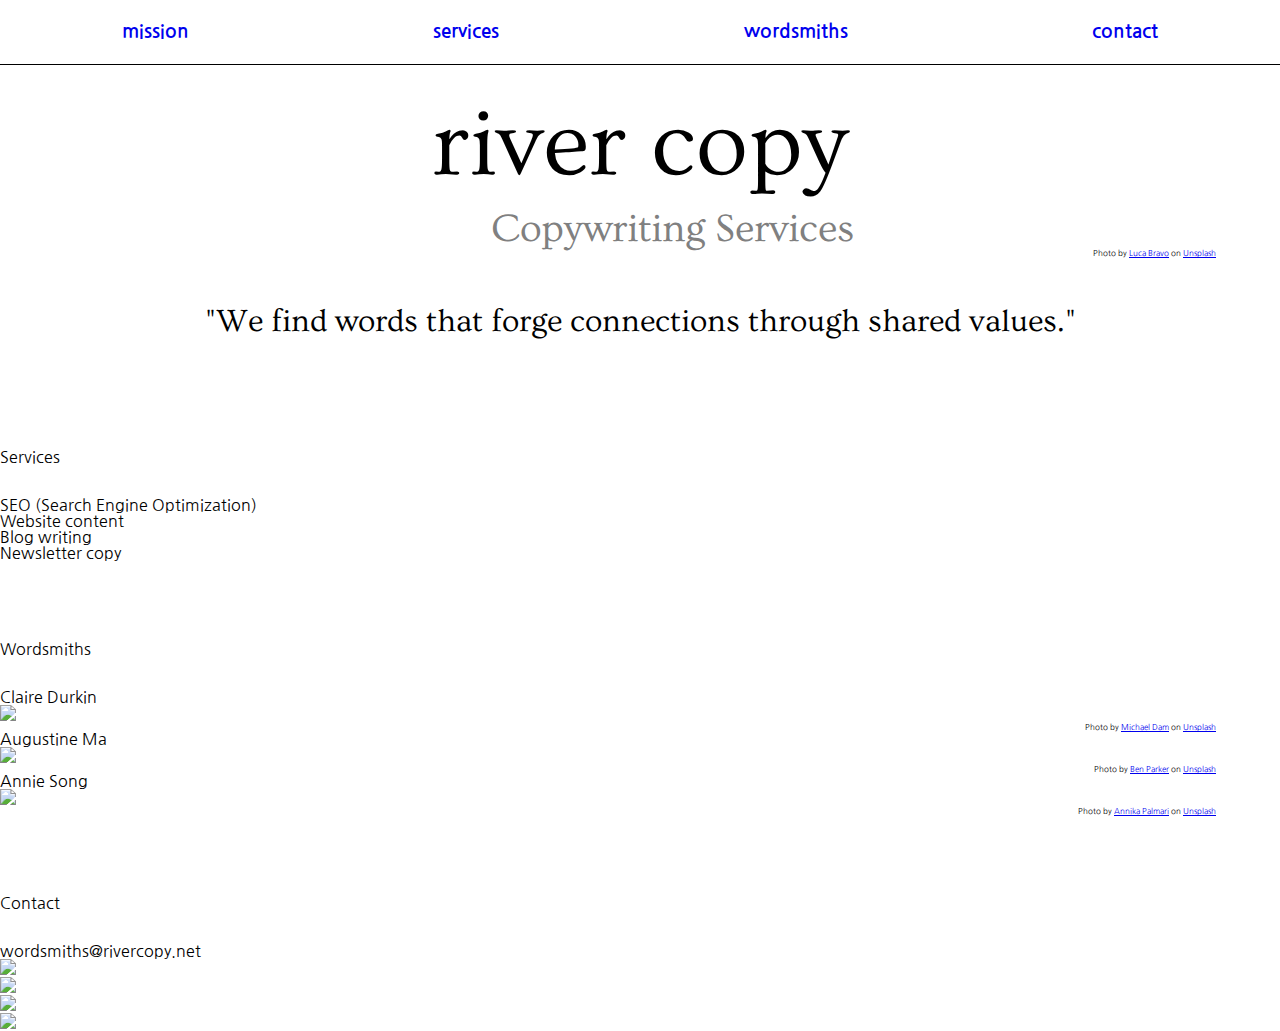
==== index.html @ e49d77da "Add files via upload" ====
<!DOCTYPE html>

<html>
  <head>
    <link rel="preconnect" href="https://fonts.googleapis.com">
    <link rel="preconnect" href="https://fonts.gstatic.com" crossorigin>
    <link href="https://fonts.googleapis.com/css2?family=Nanum+Gothic:wght@400;800&family=Ovo&display=swap" rel="stylesheet"> 
    <link rel="stylesheet" href="reset.css" type="text/css">
    <link rel="stylesheet" href="styles.css" type="text/css">
  </head>

  <body>
    <header>
      <nav>
        <ul>
          <li><a href="#mission">mission</a></li>
          <li><a href="#services">services</a></li>
          <li><a href="#wordsmiths">wordsmiths</a></li>
          <li><a href="#contact">contact</a></li>
        </ul>
      </nav>
    </header>
    
    <main>
      <div class="splash">
        <h1>river copy</h1>  
        <h2>Copywriting Services</h2>
        
        
        <!-- <div>Photo by <a href="https://unsplash.com/@exonhof?utm_source=unsplash&utm_medium=referral&utm_content=creditCopyText">Jānis Bukovskis</a> on <a href="https://unsplash.com/s/photos/calm-river-green?utm_source=unsplash&utm_medium=referral&utm_content=creditCopyText">Unsplash</a>
  </div> -->

        <div class="credit">Photo by <a href="https://unsplash.com/@lucabravo?utm_source=unsplash&utm_medium=referral&utm_content=creditCopyText">Luca Bravo</a> on <a href="https://unsplash.com/s/photos/calm-river-green?utm_source=unsplash&utm_medium=referral&utm_content=creditCopyText">Unsplash</a></div>
  
     </div>

        <section id="mission">
          <h3 class="readers-only">Our mission statement</h3>  
          <div class="mission-intro">
            "We find words that forge connections through shared values."  
          </div>
        </section>
        
        <section id="services">
          <h3>Services</h3>         
           <div class="services">
             <div>SEO (Search Engine Optimization)</div>
             <div>Website content</div>
             <div>Blog writing</div>
             <div>Newsletter copy</div>
           </div>
        </section>
  
        <section id="wordsmiths">
          <h3>Wordsmiths</h3>
          <div class="wordsmiths">
            <div>Claire Durkin</div>
            <img src="images/michael-dam-mEZ3PoFGs_k-unsplash.jpg" />
            <div class="credit">Photo by <a href="https://unsplash.com/es/@michaeldam?utm_source=unsplash&utm_medium=referral&utm_content=creditCopyText">Michael Dam</a> on <a href="https://unsplash.com/s/photos/professional-writer-profile-shot-middle-aged?utm_source=unsplash&utm_medium=referral&utm_content=creditCopyText">Unsplash</a></div>
  
            <div>Augustine Ma</div> 
            <img src="images/ben-parker-OhKElOkQ3RE-unsplash.jpg" />
              <div class="credit">Photo by <a href="https://unsplash.com/@brokenlenscap?utm_source=unsplash&utm_medium=referral&utm_content=creditCopyText">Ben Parker</a> on <a href="https://unsplash.com/s/photos/professional-writer-profile-shot-middle-aged?utm_source=unsplash&utm_medium=referral&utm_content=creditCopyText">Unsplash</a>
            </div>
            <div>Annie Song</div>
            <img src="images/annika-palmari-RIt88XBR3G0-unsplash.jpg" />
            <div class="credit">
            Photo by <a href="https://unsplash.com/@palmariannika?utm_source=unsplash&utm_medium=referral&utm_content=creditCopyText">Annika Palmari</a> on <a href="https://unsplash.com/s/photos/asian-professional?utm_source=unsplash&utm_medium=referral&utm_content=creditCopyText">Unsplash</a>
            </div>
          </div>
        </section>
    </main>
    
    <footer>
      <section id="contact">
        <h3>Contact</h3>
        <div class="contact">
          <div>wordsmiths@rivercopy.net</div>
          <div class="socials">
            <div><img src="images/f_logo_RGB-Black_58.png" /></div>
            <div><img src="images/Instagram_Glyph_Black.png" /></div>
            <div><img src="images/yt_icon_mono_light.png" /></div>
            <div><img src="images/2021 Twitter logo - black.png" /></div>
          </div>
        </div>  
      </section>
    </footer>
  </body>
</html>
---- styles.css ----
body {
    font-family: 'Nanum Gothic', sans-serif;
    background-color: white;
    color: black;
}

nav {
    position: fixed;
    z-index: 2;
    width: 100%;
    border-bottom: solid 1px black;
    background-color: white;
}

nav ul {
    list-style: none;
    padding: 0;
    display: flex;
    width: 100%;
    height: 4rem;
    align-items:center;
    justify-content: space-around;
}

nav ul li {
    padding: 0 .5rem;
}

nav a {
    text-decoration: none;

    font-family: 'Nanum Gothic', sans-serif;
    font-weight: 700;
    Font-size: 1.2rem;
}

.socials img {
    width: 2.5rem;
}

main, footer {
    position: relative;
    top: 4.0625rem;
}

.splash {
    background: linear-gradient(rgba(255,255,255,.1), rgba(255,255,255, 1)), url('images/luca-bravo-ESkw2ayO2As-unsplash.jpg');
    background-size: cover;
    background-position-y: bottom;
}

.credit {
    font-size: .5rem;
    text-align: right;
    padding-right: 5%;
}

h1 {
    font-family: 'Ovo', serif;
    font-size: 6rem;
    padding: 2rem 0 1rem 0;
    text-align: center;
}

h2 {
    font-family: 'Ovo', serif;
    font-size: 2.5rem;
    text-align: center;
    padding-left: 4rem;
    color:gray;
    
}

.readers-only {
    display: none;
}

h3 {
    font-weight: 400;
    font-size: 1rem;
    padding: 5rem 0 2rem 0;

}

.splash H1 {

}

.splash img {
    display:block;
    margin: auto;
    padding-top: 2rem;
    height: 25vh;
}

.mission-intro {
    font-family: 'Ovo', serif;
    text-align: center;
    font-size: 2em;
    font-weight: 100;
    padding: 3rem 0 2rem 0;
}

.wordsmiths img {
    height: 100px;
}
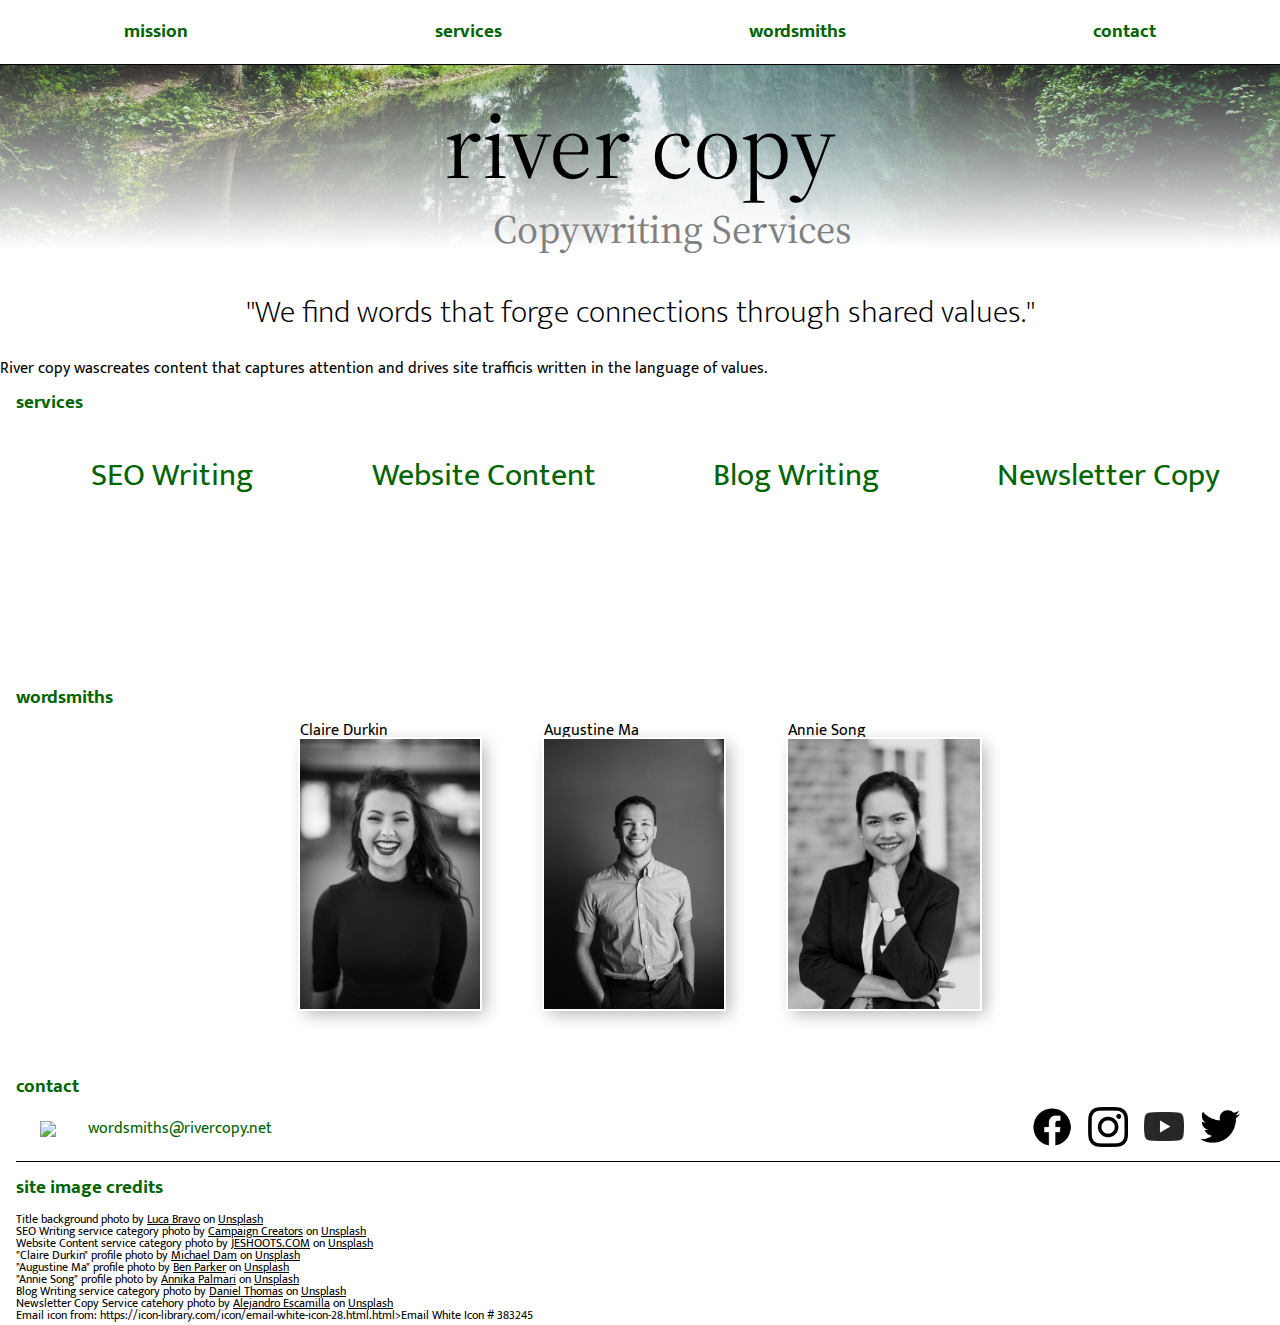
==== commit 6369a09b: "Add files via upload" ====
--- a/index.html
+++ b/index.html
@@ -4,9 +4,11 @@
   <head>
     <link rel="preconnect" href="https://fonts.googleapis.com">
     <link rel="preconnect" href="https://fonts.gstatic.com" crossorigin>
-    <link href="https://fonts.googleapis.com/css2?family=Nanum+Gothic:wght@400;800&family=Ovo&display=swap" rel="stylesheet"> 
+    <link href="https://fonts.googleapis.com/css2?family=Mukta&family=Source+Serif+Pro&display=swap" rel="stylesheet"> 
     <link rel="stylesheet" href="reset.css" type="text/css">
     <link rel="stylesheet" href="styles.css" type="text/css">
+
+    
   </head>
 
   <body>
@@ -30,7 +32,7 @@
         <!-- <div>Photo by <a href="https://unsplash.com/@exonhof?utm_source=unsplash&utm_medium=referral&utm_content=creditCopyText">Jānis Bukovskis</a> on <a href="https://unsplash.com/s/photos/calm-river-green?utm_source=unsplash&utm_medium=referral&utm_content=creditCopyText">Unsplash</a>
   </div> -->
 
-        <div class="credit">Photo by <a href="https://unsplash.com/@lucabravo?utm_source=unsplash&utm_medium=referral&utm_content=creditCopyText">Luca Bravo</a> on <a href="https://unsplash.com/s/photos/calm-river-green?utm_source=unsplash&utm_medium=referral&utm_content=creditCopyText">Unsplash</a></div>
+        
   
      </div>
 
@@ -39,34 +41,50 @@
           <div class="mission-intro">
             "We find words that forge connections through shared values."  
           </div>
+          <div>River copy wascreates content that captures attention and drives site trafficis written in the language of values. </div>
         </section>
         
         <section id="services">
           <h3>Services</h3>         
            <div class="services">
-             <div>SEO (Search Engine Optimization)</div>
-             <div>Website content</div>
-             <div>Blog writing</div>
-             <div>Newsletter copy</div>
+             
+             <div id="seo"><div class="services-text">SEO Writing</div> 
+                 
+             </div>  
+            
+             <div id="content"><div class="services-text">Website Content</div>   
+              
+             </div>
+              
+              <div id="blog"><div class="services-text">Blog Writing</div>
+               
+              </div>
+             
+             <div id="newsletter"><div class="services-text">Newsletter Copy</div> 
+              
+             </div>
+             
            </div>
         </section>
   
         <section id="wordsmiths">
           <h3>Wordsmiths</h3>
           <div class="wordsmiths">
-            <div>Claire Durkin</div>
-            <img src="images/michael-dam-mEZ3PoFGs_k-unsplash.jpg" />
-            <div class="credit">Photo by <a href="https://unsplash.com/es/@michaeldam?utm_source=unsplash&utm_medium=referral&utm_content=creditCopyText">Michael Dam</a> on <a href="https://unsplash.com/s/photos/professional-writer-profile-shot-middle-aged?utm_source=unsplash&utm_medium=referral&utm_content=creditCopyText">Unsplash</a></div>
-  
-            <div>Augustine Ma</div> 
-            <img src="images/ben-parker-OhKElOkQ3RE-unsplash.jpg" />
-              <div class="credit">Photo by <a href="https://unsplash.com/@brokenlenscap?utm_source=unsplash&utm_medium=referral&utm_content=creditCopyText">Ben Parker</a> on <a href="https://unsplash.com/s/photos/professional-writer-profile-shot-middle-aged?utm_source=unsplash&utm_medium=referral&utm_content=creditCopyText">Unsplash</a>
+            <div class="smith">
+              <div>Claire Durkin</div>
+              <img src="images/michael-dam-mEZ3PoFGs_k-unsplash.jpg" />
+              
             </div>
-            <div>Annie Song</div>
-            <img src="images/annika-palmari-RIt88XBR3G0-unsplash.jpg" />
-            <div class="credit">
-            Photo by <a href="https://unsplash.com/@palmariannika?utm_source=unsplash&utm_medium=referral&utm_content=creditCopyText">Annika Palmari</a> on <a href="https://unsplash.com/s/photos/asian-professional?utm_source=unsplash&utm_medium=referral&utm_content=creditCopyText">Unsplash</a>
+            <div class="smith">
+              <div>Augustine Ma</div>
+              <img src="images/ben-parker-OhKElOkQ3RE-unsplash.jpg" />
+              
             </div>
+            <div class="smith">
+              <div>Annie Song</div>
+                <img src="images/annika-palmari-RIt88XBR3G0-unsplash.jpg" />
+                
+              </div>
           </div>
         </section>
     </main>
@@ -75,8 +93,10 @@
       <section id="contact">
         <h3>Contact</h3>
         <div class="contact">
-          <div>wordsmiths@rivercopy.net</div>
           <div class="socials">
+
+            <div class="email"><img src="images/email-white-icon-28.jpg" />wordsmiths@rivercopy.net</div>
+          
             <div><img src="images/f_logo_RGB-Black_58.png" /></div>
             <div><img src="images/Instagram_Glyph_Black.png" /></div>
             <div><img src="images/yt_icon_mono_light.png" /></div>
@@ -84,6 +104,28 @@
           </div>
         </div>  
       </section>
-    </footer>
+      <section>
+      <h3 class="credits-title">Site image credits</h3>
+      <div class="credit">Title background photo by <a href="https://unsplash.com/@lucabravo?utm_source=unsplash&utm_medium=referral&utm_content=creditCopyText">Luca Bravo</a> on <a href="https://unsplash.com/s/photos/calm-river-green?utm_source=unsplash&utm_medium=referral&utm_content=creditCopyText">Unsplash</a></div>
+      <div class="credit">SEO Writing service category photo by <a href="https://unsplash.com/@campaign_creators?utm_source=unsplash&utm_medium=referral&utm_content=creditCopyText">Campaign Creators</a> on <a href="https://unsplash.com/s/photos/seo?utm_source=unsplash&utm_medium=referral&utm_content=creditCopyText">Unsplash</a></div>
+
+      <div class="credit">Website Content service category photo by <a href="https://unsplash.com/@jeshoots?utm_source=unsplash&utm_medium=referral&utm_content=creditCopyText">JESHOOTS.COM</a> on <a href="https://unsplash.com/s/photos/website-content?utm_source=unsplash&utm_medium=referral&utm_content=creditCopyText">Unsplash</a></div> 
+
+
+      <div class="credit">
+        "Claire Durkin" profile photo by <a href="https://unsplash.com/es/@michaeldam?utm_source=unsplash&utm_medium=referral&utm_content=creditCopyText">Michael Dam</a> on <a href="https://unsplash.com/s/photos/professional-writer-profile-shot-middle-aged?utm_source=unsplash&utm_medium=referral&utm_content=creditCopyText">Unsplash</a>
+      </div>
+      <div class="credit">
+        "Augustine Ma" profile photo by <a href="https://unsplash.com/@brokenlenscap?utm_source=unsplash&utm_medium=referral&utm_content=creditCopyText">Ben Parker</a> on <a href="https://unsplash.com/s/photos/professional-writer-profile-shot-middle-aged?utm_source=unsplash&utm_medium=referral&utm_content=creditCopyText">Unsplash</a>
+      </div>
+      <div class="credit">
+        "Annie Song" profile photo by <a href="https://unsplash.com/@palmariannika?utm_source=unsplash&utm_medium=referral&utm_content=creditCopyText">Annika Palmari</a> on <a href="https://unsplash.com/s/photos/asian-professional?utm_source=unsplash&utm_medium=referral&utm_content=creditCopyText">Unsplash</a>
+      </div>
+      <div class="credit">Blog Writing service category photo by  <a href="https://unsplash.com/@soy_danielthomas?utm_source=unsplash&utm_medium=referral&utm_content=creditCopyText">Daniel Thomas</a> on <a href="https://unsplash.com/s/photos/blogging?utm_source=unsplash&utm_medium=referral&utm_content=creditCopyText">Unsplash</a></div>
+      <div class="credit">Newsletter Copy Service catehory photo by <a href="https://unsplash.com/@alejandroescamilla?utm_source=unsplash&utm_medium=referral&utm_content=creditCopyText">Alejandro Escamilla</a> on <a href="https://unsplash.com/collections/193913/office?utm_source=unsplash&utm_medium=referral&utm_content=creditCopyText">Unsplash</a></div>
+
+      <div class="credit">Email icon from: https://icon-library.com/icon/email-white-icon-28.html.html>Email White Icon # 383245</div>
+    </section>
+    </footer>  
   </body>
 </html>--- a/styles.css
+++ b/styles.css
@@ -1,12 +1,15 @@
 body {
-    font-family: 'Nanum Gothic', sans-serif;
+    
     background-color: white;
     color: black;
+    font-family: 'Mukta', sans-serif;
+    
+
 }
 
 nav {
     position: fixed;
-    z-index: 2;
+    z-index: 2;             
     width: 100%;
     border-bottom: solid 1px black;
     background-color: white;
@@ -28,8 +31,9 @@
 
 nav a {
     text-decoration: none;
-
-    font-family: 'Nanum Gothic', sans-serif;
+    color: darkgreen;
+   
+    
     font-weight: 700;
     Font-size: 1.2rem;
 }
@@ -45,25 +49,23 @@
 
 .splash {
     background: linear-gradient(rgba(255,255,255,.1), rgba(255,255,255, 1)), url('images/luca-bravo-ESkw2ayO2As-unsplash.jpg');
+    /* filter: grayscale(75%); */
     background-size: cover;
     background-position-y: bottom;
 }
 
-.credit {
-    font-size: .5rem;
-    text-align: right;
-    padding-right: 5%;
-}
+
 
 h1 {
-    font-family: 'Ovo', serif;
+    font-family: 'Source Serif Pro', serif;
     font-size: 6rem;
     padding: 2rem 0 1rem 0;
     text-align: center;
 }
 
 h2 {
-    font-family: 'Ovo', serif;
+    
+    font-family: 'Source Serif Pro', serif;
     font-size: 2.5rem;
     text-align: center;
     padding-left: 4rem;
@@ -76,13 +78,13 @@
 }
 
 h3 {
-    font-weight: 400;
-    font-size: 1rem;
-    padding: 5rem 0 2rem 0;
-
-}
-
-.splash H1 {
+    text-transform: lowercase;
+    padding: 1rem 0 1rem 0;
+    text-decoration: none;
+    color: darkgreen;
+    font-weight: 700;
+    font-size: 1.2rem;
+    margin-left: 1rem;
 
 }
 
@@ -94,13 +96,148 @@
 }
 
 .mission-intro {
-    font-family: 'Ovo', serif;
     text-align: center;
     font-size: 2em;
     font-weight: 100;
     padding: 3rem 0 2rem 0;
 }
 
-.wordsmiths img {
-    height: 100px;
-}+.services {
+  margin: 0 1rem 0 1rem;  
+  display: flex;
+  padding-top: 1rem;
+  justify-content:space-around;
+  flex-wrap: wrap;
+  padding-bottom: 3rem;
+}
+
+.services>div {
+  height: 20vh;
+  max-width: 20%;
+  min-width: 260px;
+}
+
+.services-text {
+    background: rgba(255,255,255, .8);
+    color: darkgreen;
+    font-size: 2rem;
+    margin-top: 1rem;
+    text-align:center;
+}    
+
+#seo {
+  background-image: url("images/seo.jpg");
+  background-size: cover;
+}
+
+#newsletter {
+    background-image: url("images/newsletter.jpg"); 
+    background-size: cover;
+}
+
+#blog {
+    background-image: url("images/blog.jpg"); 
+    background-size: cover;
+}
+
+#content {
+    background-image: url("images/websitecontent.jpg"); 
+    background-size: cover;
+}
+
+
+
+.wordsmiths {
+    display: flex;
+    justify-content:center;
+    flex-wrap: wrap;
+    padding-bottom: 3rem;
+}
+
+.smith {
+    padding: 0rem 2rem 0rem 2rem;
+
+    }
+
+
+.smith img {
+    height: 30vh;
+    filter: grayscale(100%);
+    box-shadow:
+        inset 0 -3rem 3rem rgba(0,0,0,0.1),
+             0 0  0 2px rgb(255,255,255),
+             0.3rem 0.3rem 1rem rgba(0,0,0,0.3);
+}
+
+.socials {
+    display: flex;
+    justify-content: flex-end;
+    align-items: center;
+    padding: 0 2rem 0 2rem;
+    height: 4rem;
+ 
+}
+
+.email {
+    text-transform: lowercase;
+    text-decoration: none;
+    color: darkgreen;
+    flex-grow: 1;
+    display: flex;
+    align-items: center;
+    
+}
+
+.email img {
+    width: 2.5rem;
+    display: inline;
+    padding-right: .5rem;
+}
+
+
+#contact h3 {
+  padding-bottom: 0;
+}
+
+.socials div {
+    padding: 0rem .5rem 0 .5rem;
+    
+}
+
+.credits-title {
+    border-top: 1px solid black;
+    padding-top: 1rem;
+}
+
+.credit {
+    font-size: .75rem;
+    margin-left: 1rem;
+    padding-right: 2.5 rem;
+    color: black;
+}
+
+.credit a {
+    color:black;
+}
+
+.credit a:visited {
+    color:black;
+}
+
+.email-credit {
+        font-size: 1rem;
+        color: black;
+        margin-left: 1rem;
+    }
+    
+    .email-credit a {
+        color:black;
+    }
+    
+    .email-credit a:visited {
+        color:black;
+    }
+    
+
+
+  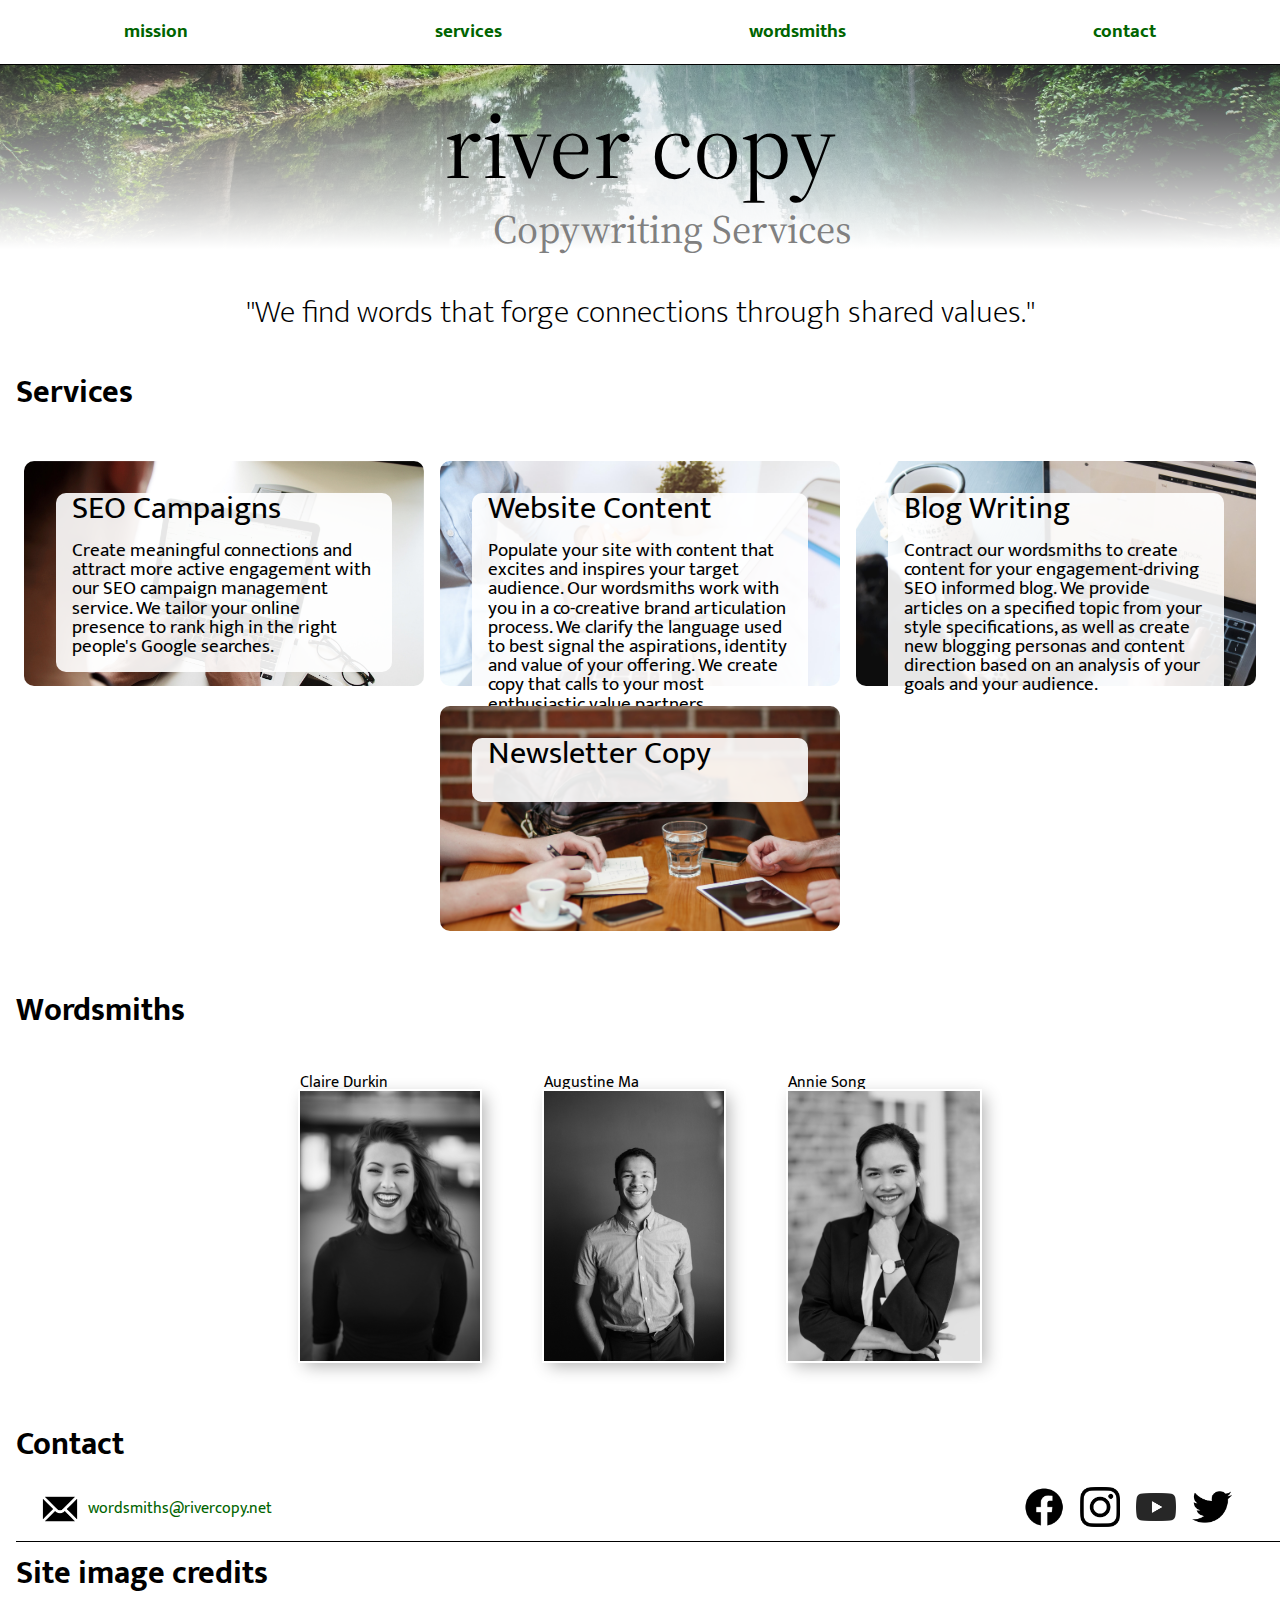
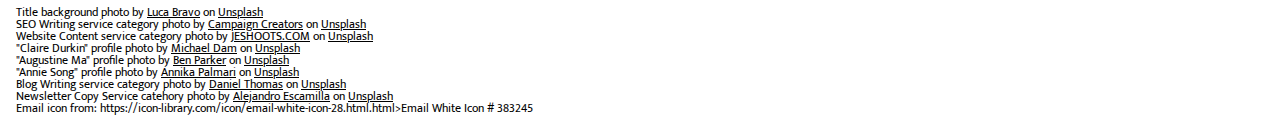
==== commit bc27348e: "Add files via upload" ====
--- a/index.html
+++ b/index.html
@@ -41,27 +41,27 @@
           <div class="mission-intro">
             "We find words that forge connections through shared values."  
           </div>
-          <div>River copy wascreates content that captures attention and drives site trafficis written in the language of values. </div>
+          
         </section>
         
         <section id="services">
           <h3>Services</h3>         
            <div class="services">
              
-             <div id="seo"><div class="services-text">SEO Writing</div> 
-                 
+             <div id="seo"><div class="services-text">SEO Campaigns</div> 
+                 <div class="services-description">Create meaningful connections and attract more active engagement with our SEO campaign management service. We tailor your online presence to rank high in the right people's Google searches.</div>
              </div>  
             
              <div id="content"><div class="services-text">Website Content</div>   
-              
+                 <div class="services-description">Populate your site with content that excites and inspires your target audience. Our wordsmiths work with you in a co-creative brand articulation process. We clarify the language used to best signal the aspirations, identity and value of your offering. We create copy that calls to your most enthusiastic value partners. </div>
              </div>
               
               <div id="blog"><div class="services-text">Blog Writing</div>
-               
+              <div class="services-description">Contract our wordsmiths to create content for your engagement-driving SEO informed blog. We provide articles on a specified topic from your style specifications, as well as create new blogging personas and content direction based on an analysis of your goals and your audience. </div>
               </div>
              
              <div id="newsletter"><div class="services-text">Newsletter Copy</div> 
-              
+                <div class="services-description"></div>
              </div>
              
            </div>
@@ -96,11 +96,12 @@
           <div class="socials">
 
             <div class="email"><img src="images/email-white-icon-28.jpg" />wordsmiths@rivercopy.net</div>
-          
+            <div class="social-media-icons">
             <div><img src="images/f_logo_RGB-Black_58.png" /></div>
             <div><img src="images/Instagram_Glyph_Black.png" /></div>
             <div><img src="images/yt_icon_mono_light.png" /></div>
             <div><img src="images/2021 Twitter logo - black.png" /></div>
+          </div>
           </div>
         </div>  
       </section>
--- a/styles.css
+++ b/styles.css
@@ -78,14 +78,13 @@
 }
 
 h3 {
-    text-transform: lowercase;
+
+   
     padding: 1rem 0 1rem 0;
-    text-decoration: none;
-    color: darkgreen;
+    color: black;
     font-weight: 700;
-    font-size: 1.2rem;
+    font-size: 2rem;
     margin-left: 1rem;
-
 }
 
 .splash img {
@@ -112,18 +111,42 @@
 }
 
 .services>div {
-  height: 20vh;
-  max-width: 20%;
+  height: 25vh;  
+  width:400px;
   min-width: 260px;
+  border-radius: 10px;
+  margin-top: 20px;
+
+}
+
+@media screen and (max-width: 432px) {
+    .services>div {
+        height: 25vh;  
+        width:100%;
+        min-width: 260px;
+     
+      }
+
 }
 
 .services-text {
-    background: rgba(255,255,255, .8);
-    color: darkgreen;
+    background: rgba(255,255,255, .9);
+    color: black;
     font-size: 2rem;
-    margin-top: 1rem;
-    text-align:center;
+    margin: 2rem 2rem 0rem 2rem;
+    text-align:left;
+    padding-left: 1rem;
+    border-radius: 10px 10px 0px 0px;
 }    
+
+.services-description {
+    border-radius: 0px 0px 10px 10px;
+    padding: 1rem 1rem 1rem 1rem;
+    
+    background: rgba(255,255,255, .9);
+    font-size: 1.2rem;
+    margin: 0rem 2rem 1rem 2rem;
+}
 
 #seo {
   background-image: url("images/seo.jpg");
@@ -152,6 +175,7 @@
     justify-content:center;
     flex-wrap: wrap;
     padding-bottom: 3rem;
+    margin-top: 2rem;
 }
 
 .smith {
@@ -175,8 +199,9 @@
     align-items: center;
     padding: 0 2rem 0 2rem;
     height: 4rem;
- 
-}
+    flex-wrap: wrap;
+}
+
 
 .email {
     text-transform: lowercase;
@@ -194,19 +219,39 @@
     padding-right: .5rem;
 }
 
+.social-media-icons {
+    display: flex;
+    justify-content: flex-end;
+    align-items: center;
+    padding: 0 2rem 0 2rem;
+    height: 4rem;
+ 
+}
 
 #contact h3 {
-  padding-bottom: 0;
+
 }
 
 .socials div {
     padding: 0rem .5rem 0 .5rem;
     
+}
+
+@media only screen and (max-width: 550px) {
+    .socials {
+        justify-content: center;
+        padding: 1rem 2rem 2rem 2rem;
+    }
+
+    .email {
+        justify-content: center;
+    }
 }
 
 .credits-title {
     border-top: 1px solid black;
     padding-top: 1rem;
+    background-color: white;
 }
 
 .credit {
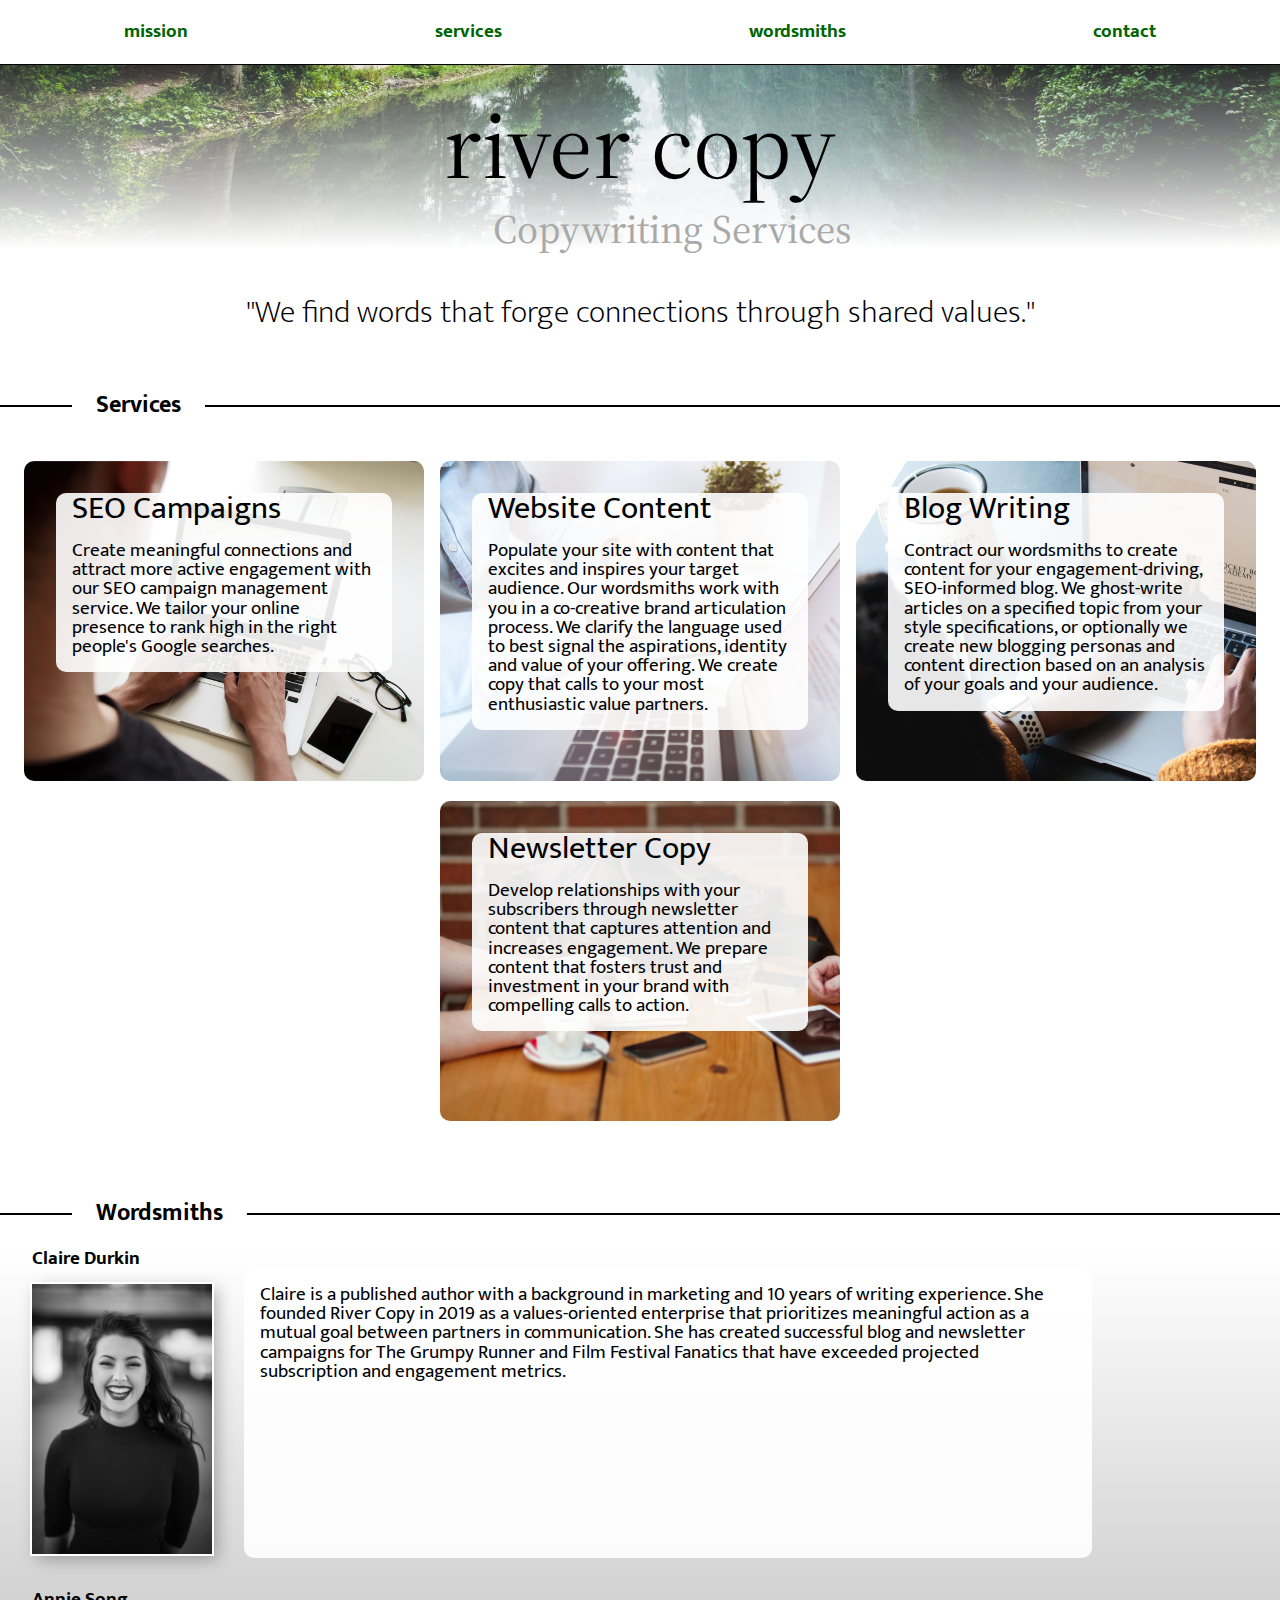
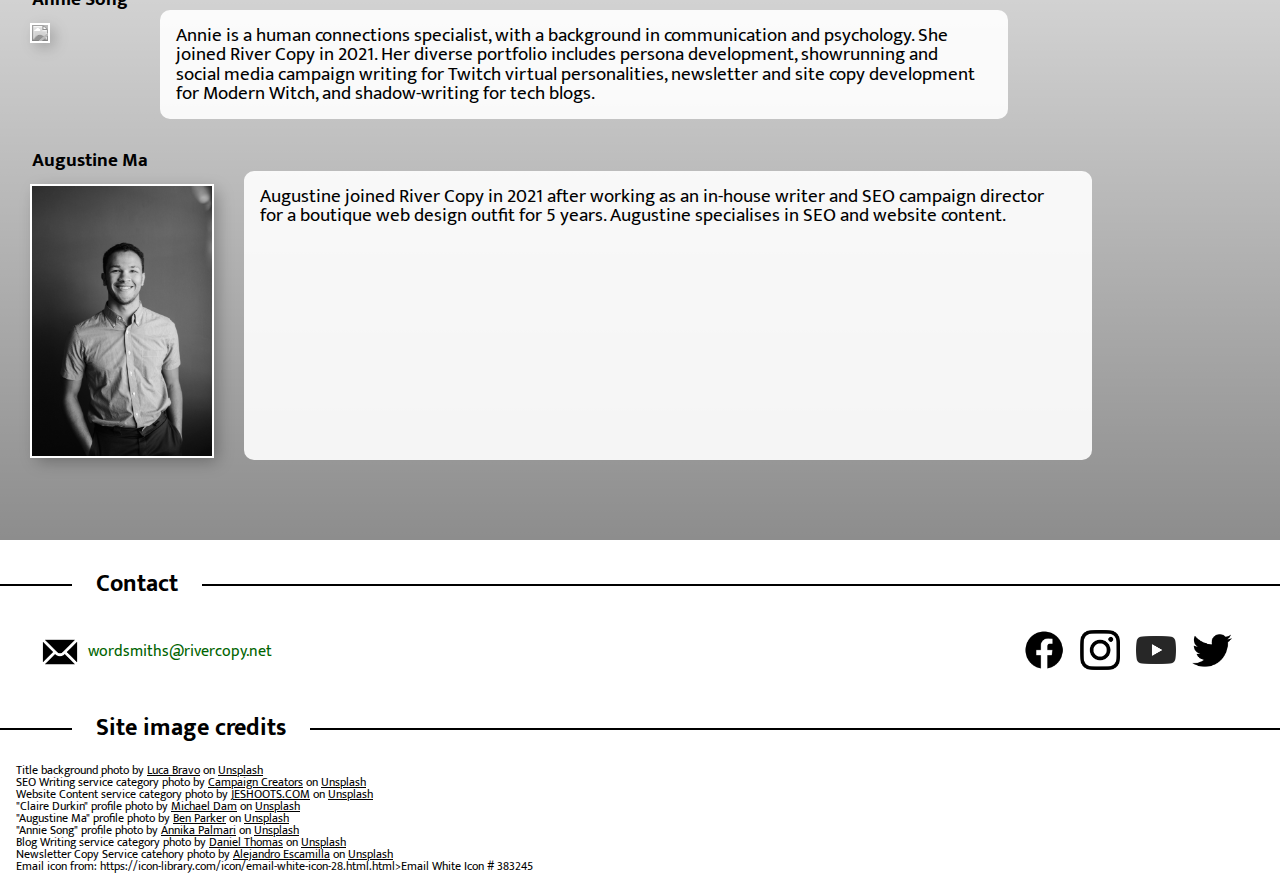
==== commit 0d4a2d6f: "Add files via upload" ====
--- a/index.html
+++ b/index.html
@@ -15,10 +15,10 @@
     <header>
       <nav>
         <ul>
-          <li><a href="#mission">mission</a></li>
-          <li><a href="#services">services</a></li>
-          <li><a href="#wordsmiths">wordsmiths</a></li>
-          <li><a href="#contact">contact</a></li>
+          <li><a class="clickable" href="#mission">mission</a></li>
+          <li><a class="clickable" href="#services">services</a></li>
+          <li><a class="clickable" href="#wordsmiths">wordsmiths</a></li>
+          <li><a class="clickable" href="#contact">contact</a></li>
         </ul>
       </nav>
     </header>
@@ -45,53 +45,69 @@
         </section>
         
         <section id="services">
-          <h3>Services</h3>         
+          <h3><span>Services</span></h3>         
            <div class="services">
              
              <div id="seo"><div class="services-text">SEO Campaigns</div> 
                  <div class="services-description">Create meaningful connections and attract more active engagement with our SEO campaign management service. We tailor your online presence to rank high in the right people's Google searches.</div>
              </div>  
             
+
              <div id="content"><div class="services-text">Website Content</div>   
                  <div class="services-description">Populate your site with content that excites and inspires your target audience. Our wordsmiths work with you in a co-creative brand articulation process. We clarify the language used to best signal the aspirations, identity and value of your offering. We create copy that calls to your most enthusiastic value partners. </div>
              </div>
               
               <div id="blog"><div class="services-text">Blog Writing</div>
-              <div class="services-description">Contract our wordsmiths to create content for your engagement-driving SEO informed blog. We provide articles on a specified topic from your style specifications, as well as create new blogging personas and content direction based on an analysis of your goals and your audience. </div>
+              <div class="services-description">Contract our wordsmiths to create content for your engagement-driving, SEO-informed blog. We ghost-write articles on a specified topic from your style specifications, or optionally we create new blogging personas and content direction based on an analysis of your goals and your audience. </div>
               </div>
              
              <div id="newsletter"><div class="services-text">Newsletter Copy</div> 
-                <div class="services-description"></div>
+                <div class="services-description">Develop relationships with your subscribers through newsletter content that captures attention and increases engagement. We prepare content that fosters trust and investment in your brand with compelling calls to action.</div>
              </div>
              
            </div>
         </section>
   
         <section id="wordsmiths">
-          <h3>Wordsmiths</h3>
+          <h3><span>Wordsmiths</span></h3>
+          
+          
           <div class="wordsmiths">
             <div class="smith">
-              <div>Claire Durkin</div>
-              <img src="images/michael-dam-mEZ3PoFGs_k-unsplash.jpg" />
+              <div>
+                <H4 class="smith-name">Claire Durkin</H4>
+                <img class="smith-pic" src="images/michael-dam-mEZ3PoFGs_k-unsplash.jpg" />
+              </div>
+              <div class="smith-info services-text">Claire is a published author with a background in marketing and 10 years of writing experience. She founded River Copy in 2019 as a values-oriented enterprise that prioritizes meaningful action as a mutual goal between partners in communication. She has created successful blog and newsletter campaigns for The Grumpy Runner and Film Festival Fanatics that have exceeded projected subscription and engagement metrics.                 
+              </div>            
+            </div>
+
+
+            <div class="smith">
+              <div>
+              <H4 class="smith-name">Annie Song</H4>
+              <img class="smith-pic" src="images/annika-palmari-RIt88XBR3G0-unsplash-resized.jpg" />
+            </div>
+              <div class="smith-info services-text">Annie is a human connections specialist, with a background in communication and psychology. She joined River Copy in 2021. Her diverse portfolio includes persona development, showrunning and social media campaign writing for Twitch virtual personalities, newsletter and site copy development for Modern Witch, and shadow-writing for tech blogs.</div>  
+              
+              </div>
+            <div class="smith">
+              <div>
+              <H4 class="smith-name">Augustine Ma</H4>
+              <img class="smith-pic" src="images/ben-parker-OhKElOkQ3RE-unsplash.jpg" />
+            </div>
+              <div class="smith-info services-text">Augustine joined River Copy in 2021 after working as an in-house writer and SEO campaign director for a boutique web design outfit for 5 years. Augustine specialises in SEO and website content.</div>
+              
               
             </div>
-            <div class="smith">
-              <div>Augustine Ma</div>
-              <img src="images/ben-parker-OhKElOkQ3RE-unsplash.jpg" />
-              
-            </div>
-            <div class="smith">
-              <div>Annie Song</div>
-                <img src="images/annika-palmari-RIt88XBR3G0-unsplash.jpg" />
-                
-              </div>
+           
           </div>
         </section>
     </main>
     
     <footer>
       <section id="contact">
-        <h3>Contact</h3>
+        <h3><span>Contact</span></h3>
         <div class="contact">
           <div class="socials">
 
@@ -106,7 +122,7 @@
         </div>  
       </section>
       <section>
-      <h3 class="credits-title">Site image credits</h3>
+      <h3><span>Site image credits</span></h3>
       <div class="credit">Title background photo by <a href="https://unsplash.com/@lucabravo?utm_source=unsplash&utm_medium=referral&utm_content=creditCopyText">Luca Bravo</a> on <a href="https://unsplash.com/s/photos/calm-river-green?utm_source=unsplash&utm_medium=referral&utm_content=creditCopyText">Unsplash</a></div>
       <div class="credit">SEO Writing service category photo by <a href="https://unsplash.com/@campaign_creators?utm_source=unsplash&utm_medium=referral&utm_content=creditCopyText">Campaign Creators</a> on <a href="https://unsplash.com/s/photos/seo?utm_source=unsplash&utm_medium=referral&utm_content=creditCopyText">Unsplash</a></div>
 
--- a/styles.css
+++ b/styles.css
@@ -1,10 +1,30 @@
+:root {
+    --photo-height: 30vh;
+}
 body {
     
     background-color: white;
     color: black;
     font-family: 'Mukta', sans-serif;
-    
-
+
+}
+
+.clickable {
+   transition: all .5s ease-out;
+}
+
+.clickable:hover, .clickable:focus {
+    font-size: 1.5rem;
+    transition-duration: .5s;
+}
+
+.clickable:active {
+    color: white;
+    transition:none;
+}
+
+.hidden {
+    /*display: none;*/
 }
 
 nav {
@@ -69,7 +89,7 @@
     font-size: 2.5rem;
     text-align: center;
     padding-left: 4rem;
-    color:gray;
+    color:darkgray;
     
 }
 
@@ -78,13 +98,43 @@
 }
 
 h3 {
-
-   
-    padding: 1rem 0 1rem 0;
+    overflow:hidden;
+    text-align:left;
+    margin: 2rem 2rem 3rem 4rem;
+    
     color: black;
     font-weight: 700;
-    font-size: 2rem;
-    margin-left: 1rem;
+    font-size: 1.5rem;
+  
+}
+
+h3 > span {
+    position: absolute;
+    display: inline-block;
+    margin-left: 2rem;
+}
+
+h3 > span:before, h3 > span:after {
+    content: '';
+    position: absolute;
+    top: 50%;
+    border-bottom: 2px solid;
+    width: 100vw;
+    margin: 0rem 1.5rem;
+}
+
+h3 > span:before {
+    right: 100%;
+}
+
+h3 > span:after {
+    left: 100%;
+}
+
+@media only screen and (max-width: 400px) {
+   h3 {
+       font-size: 1.2rem;
+   }
 }
 
 .splash img {
@@ -104,7 +154,7 @@
 .services {
   margin: 0 1rem 0 1rem;  
   display: flex;
-  padding-top: 1rem;
+  
   justify-content:space-around;
   flex-wrap: wrap;
   padding-bottom: 3rem;
@@ -113,7 +163,8 @@
 .services>div {
   height: 25vh;  
   width:400px;
-  min-width: 260px;
+  min-width: 16.25rem;
+  min-height: 20rem;
   border-radius: 10px;
   margin-top: 20px;
 
@@ -121,7 +172,7 @@
 
 @media screen and (max-width: 432px) {
     .services>div {
-        height: 25vh;  
+        height: 30vh;  
         width:100%;
         min-width: 260px;
      
@@ -136,16 +187,17 @@
     margin: 2rem 2rem 0rem 2rem;
     text-align:left;
     padding-left: 1rem;
-    border-radius: 10px 10px 0px 0px;
+    border-radius: 10px 10px 0px 0px;   
 }    
 
 .services-description {
     border-radius: 0px 0px 10px 10px;
     padding: 1rem 1rem 1rem 1rem;
-    
+
     background: rgba(255,255,255, .9);
     font-size: 1.2rem;
     margin: 0rem 2rem 1rem 2rem;
+    overflow:scroll;
 }
 
 #seo {
@@ -169,23 +221,55 @@
 }
 
 
-
 .wordsmiths {
     display: flex;
-    justify-content:center;
+    justify-content:flex-start;
     flex-wrap: wrap;
     padding-bottom: 3rem;
     margin-top: 2rem;
+    background: linear-gradient(rgba(255,255,255,1), rgba(255,255,255, .1)), grey;
+    /* filter: grayscale(75%); */
+    background-size: cover;
+    background-position-y: bottom;
+    background-repeat: no-repeat;
 }
 
 .smith {
-    padding: 0rem 2rem 0rem 2rem;
-
-    }
-
-
-.smith img {
-    height: 30vh;
+    padding: 0rem 2rem 2rem 2rem;
+    display:flex;
+    flex-wrap:nowrap;
+}
+
+@media only screen and (max-width:600px) {
+    .smith {
+        flex-wrap: wrap;
+        justify-content:center;
+    }
+}
+
+.smith-name {
+    margin-bottom: 1rem;
+    font-size: 1.2rem; 
+    font-weight: 700;
+
+}
+
+.smith-info {
+    padding: 1rem 2rem 1rem 1rem;
+    display: inline-block;
+    font-size: 1.2rem;
+    border-radius: 10px;
+    margin-top: 20px;
+    max-width: 50rem;
+    min-width:10rem;
+
+
+}
+
+.smith-pic {
+    
+    order: -1;
+    height: var(--photo-height);
     filter: grayscale(100%);
     box-shadow:
         inset 0 -3rem 3rem rgba(0,0,0,0.1),
@@ -228,10 +312,6 @@
  
 }
 
-#contact h3 {
-
-}
-
 .socials div {
     padding: 0rem .5rem 0 .5rem;
     
@@ -248,11 +328,7 @@
     }
 }
 
-.credits-title {
-    border-top: 1px solid black;
-    padding-top: 1rem;
-    background-color: white;
-}
+
 
 .credit {
     font-size: .75rem;
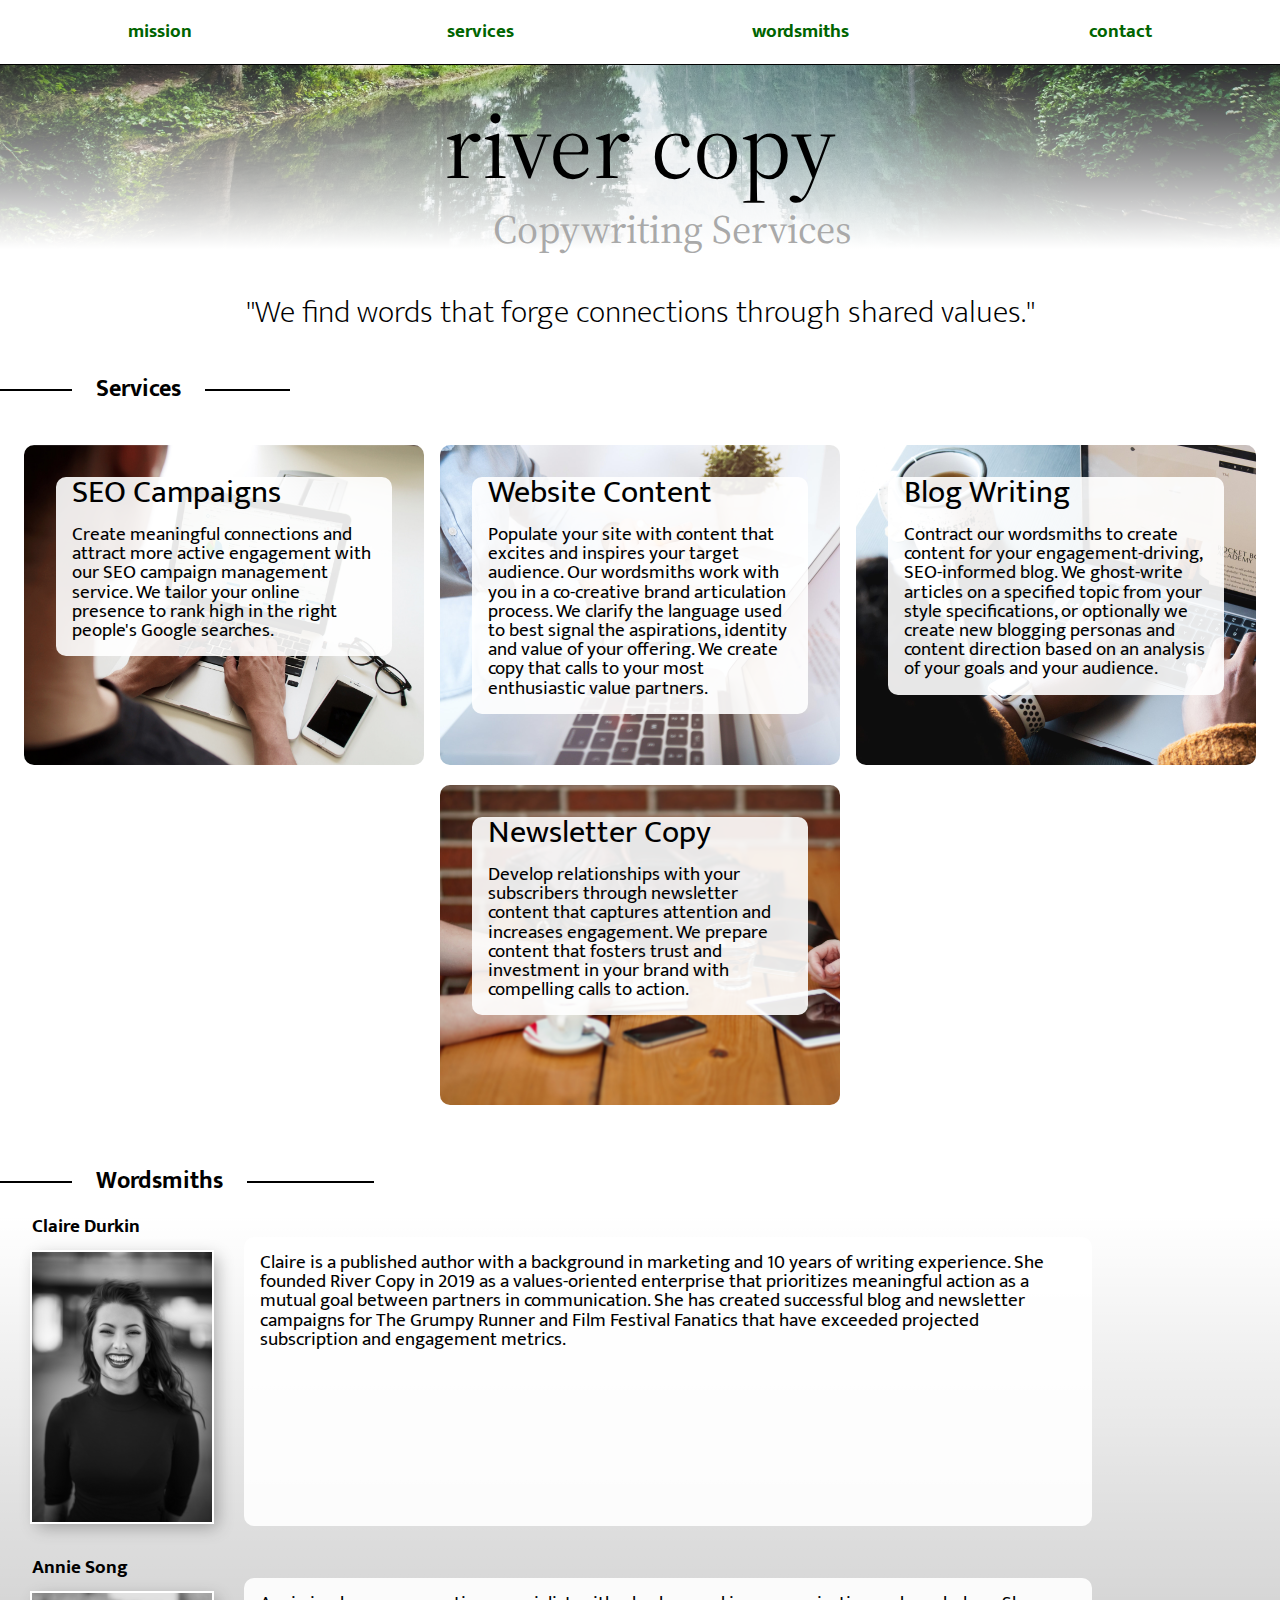
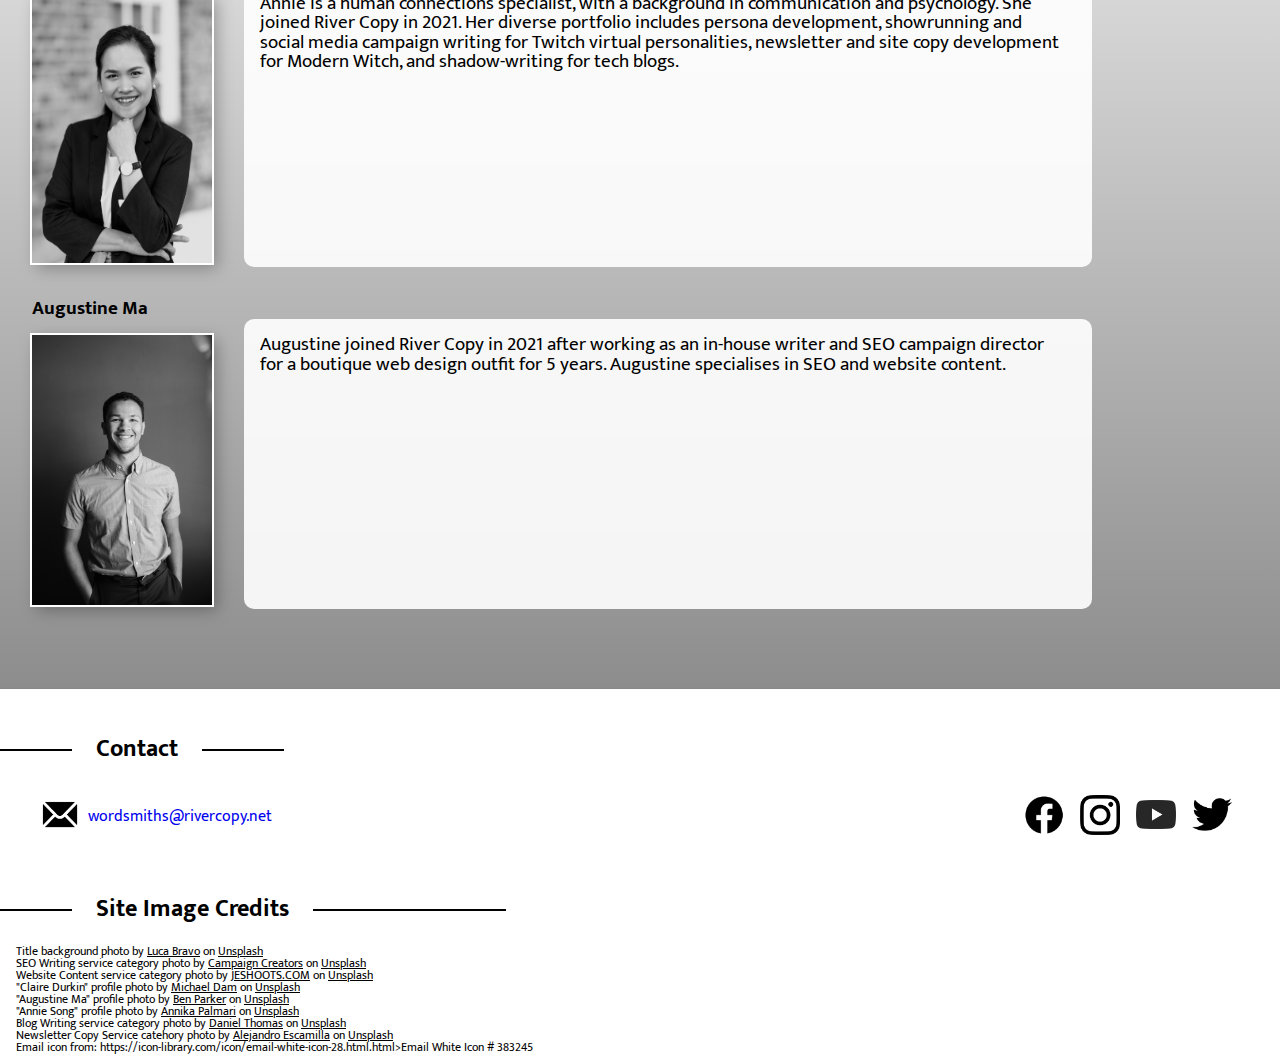
==== commit 3ea6c606: "Add files via upload" ====
--- a/index.html
+++ b/index.html
@@ -98,7 +98,6 @@
             </div>
               <div class="smith-info services-text">Augustine joined River Copy in 2021 after working as an in-house writer and SEO campaign director for a boutique web design outfit for 5 years. Augustine specialises in SEO and website content.</div>
               
-              
             </div>
            
           </div>
@@ -111,7 +110,7 @@
         <div class="contact">
           <div class="socials">
 
-            <div class="email"><img src="images/email-white-icon-28.jpg" />wordsmiths@rivercopy.net</div>
+            <div class="email"><a href="mailform.html"><img src="images/email-white-icon-28.jpg" /></a><a class="smclickable" href="mailform.html">wordsmiths@rivercopy.net</a></div>
             <div class="social-media-icons">
             <div><img src="images/f_logo_RGB-Black_58.png" /></div>
             <div><img src="images/Instagram_Glyph_Black.png" /></div>
@@ -122,7 +121,7 @@
         </div>  
       </section>
       <section>
-      <h3><span>Site image credits</span></h3>
+      <h3><span>Site Image Credits</span></h3>
       <div class="credit">Title background photo by <a href="https://unsplash.com/@lucabravo?utm_source=unsplash&utm_medium=referral&utm_content=creditCopyText">Luca Bravo</a> on <a href="https://unsplash.com/s/photos/calm-river-green?utm_source=unsplash&utm_medium=referral&utm_content=creditCopyText">Unsplash</a></div>
       <div class="credit">SEO Writing service category photo by <a href="https://unsplash.com/@campaign_creators?utm_source=unsplash&utm_medium=referral&utm_content=creditCopyText">Campaign Creators</a> on <a href="https://unsplash.com/s/photos/seo?utm_source=unsplash&utm_medium=referral&utm_content=creditCopyText">Unsplash</a></div>
 
--- a/styles.css
+++ b/styles.css
@@ -6,22 +6,29 @@
     background-color: white;
     color: black;
     font-family: 'Mukta', sans-serif;
-
-}
-
-.clickable {
+}
+
+.clickable, .smclickable{
    transition: all .5s ease-out;
 }
 
 .clickable:hover, .clickable:focus {
-    font-size: 1.5rem;
+    font-size: 1.3rem;
     transition-duration: .5s;
 }
 
-.clickable:active {
+.smclickable:hover, .smclickable:focus {
+    font-size: 1.05rem;
+    transition-duration: .5s;
+}
+
+.clickable:active, .smclickable:active{
     color: white;
     transition:none;
 }
+
+
+ 
 
 .hidden {
     /*display: none;*/
@@ -47,16 +54,18 @@
 
 nav ul li {
     padding: 0 .5rem;
+    width: 25%;
+    text-align: center;
 }
 
 nav a {
     text-decoration: none;
     color: darkgreen;
-   
-    
     font-weight: 700;
     Font-size: 1.2rem;
 }
+
+
 
 .socials img {
     width: 2.5rem;
@@ -98,10 +107,10 @@
 }
 
 h3 {
+    
     overflow:hidden;
     text-align:left;
-    margin: 2rem 2rem 3rem 4rem;
-    
+    margin: 3rem 2rem 3rem 4rem;
     color: black;
     font-weight: 700;
     font-size: 1.5rem;
@@ -114,7 +123,7 @@
     margin-left: 2rem;
 }
 
-h3 > span:before, h3 > span:after {
+h3 > span:before {
     content: '';
     position: absolute;
     top: 50%;
@@ -123,6 +132,16 @@
     margin: 0rem 1.5rem;
 }
 
+
+h3 > span:after {
+    content: '';
+    position: absolute;
+    top: 50%;
+    border-bottom: 2px solid;
+    width: 100%;
+    margin: 0rem 1.5rem;
+}
+
 h3 > span:before {
     right: 100%;
 }
@@ -148,7 +167,7 @@
     text-align: center;
     font-size: 2em;
     font-weight: 100;
-    padding: 3rem 0 2rem 0;
+    padding: 3rem 0 0rem 0;
 }
 
 .services {
@@ -157,7 +176,7 @@
   
   justify-content:space-around;
   flex-wrap: wrap;
-  padding-bottom: 3rem;
+  padding-bottom: 1rem;
 }
 
 .services>div {
@@ -294,13 +313,18 @@
     flex-grow: 1;
     display: flex;
     align-items: center;
-    
 }
 
 .email img {
     width: 2.5rem;
     display: inline;
     padding-right: .5rem;
+}
+
+.email a {
+    align-items: center;
+    text-decoration: none;
+
 }
 
 .social-media-icons {
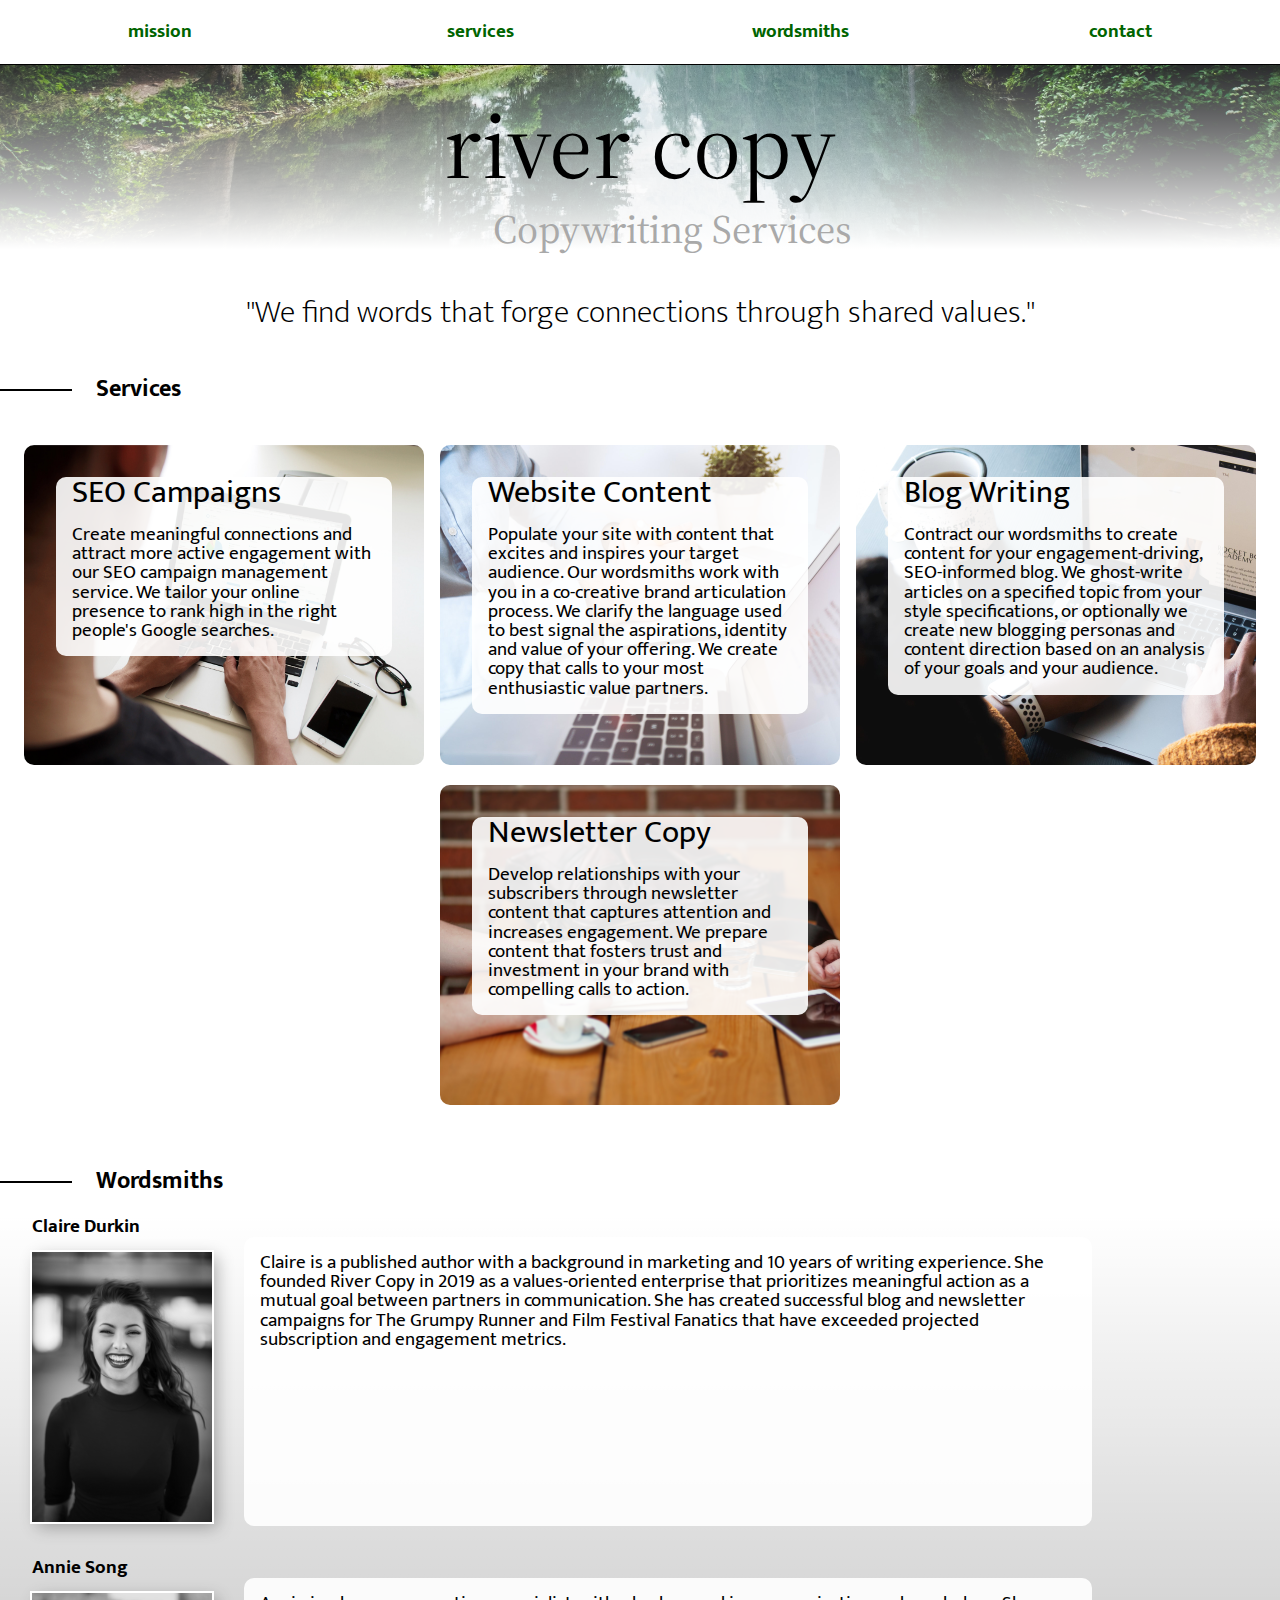
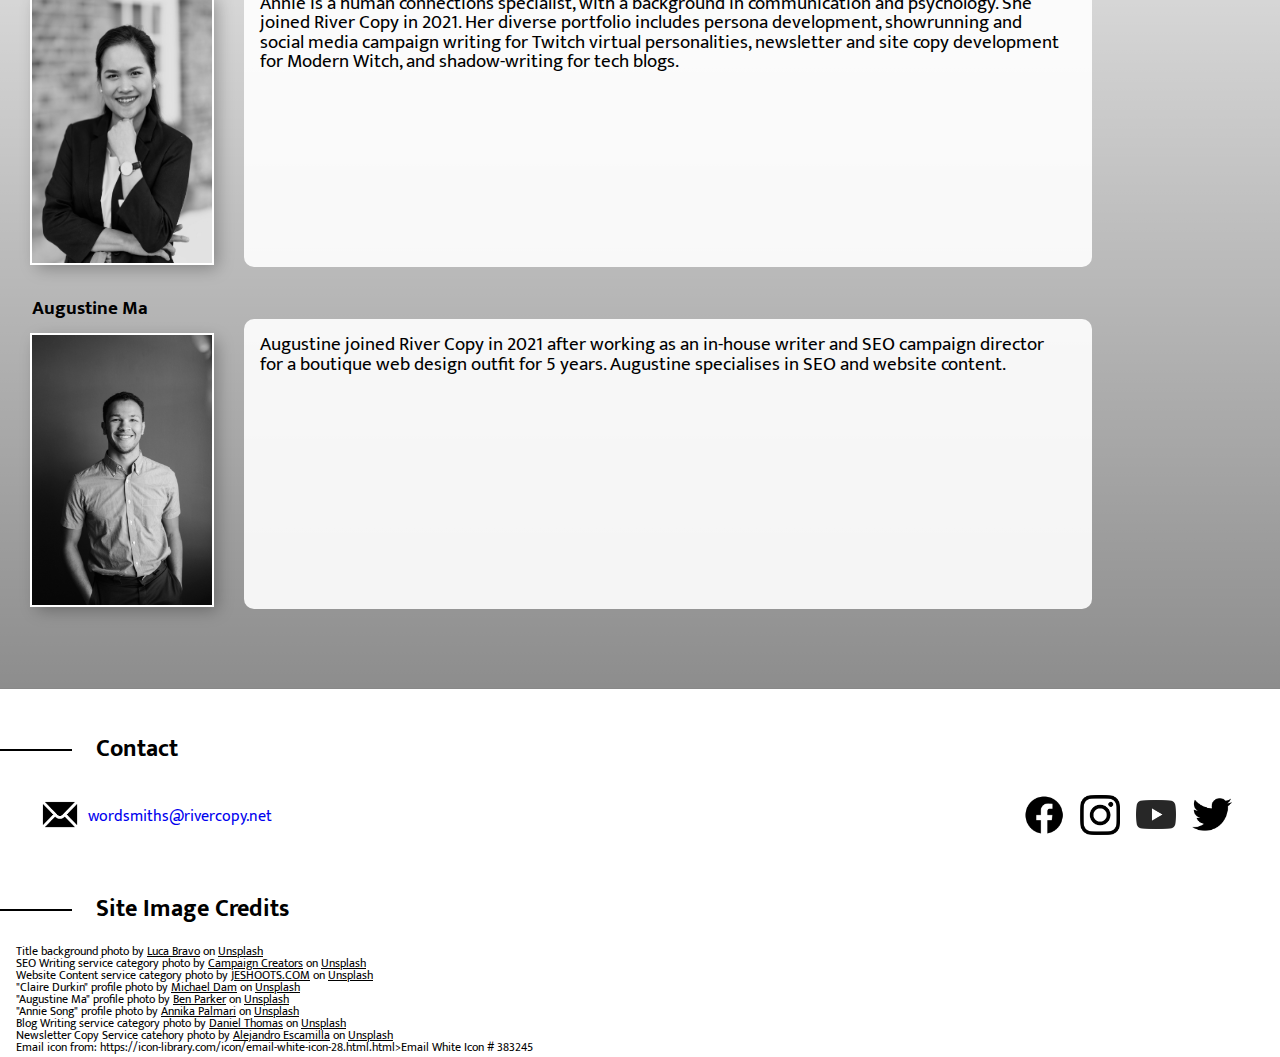
==== commit 67dad292: "Add files via upload" ====
--- a/index.html
+++ b/index.html
@@ -1,4 +1,6 @@
 <!DOCTYPE html>
+
+
 
 <html>
   <head>
@@ -7,7 +9,7 @@
     <link href="https://fonts.googleapis.com/css2?family=Mukta&family=Source+Serif+Pro&display=swap" rel="stylesheet"> 
     <link rel="stylesheet" href="reset.css" type="text/css">
     <link rel="stylesheet" href="styles.css" type="text/css">
-
+    <meta name="viewport" content="width=device-width, initial-scale=1">
     
   </head>
 
--- a/styles.css
+++ b/styles.css
@@ -133,7 +133,7 @@
 }
 
 
-h3 > span:after {
+/* h3 > span:after {
     content: '';
     position: absolute;
     top: 50%;
@@ -141,15 +141,15 @@
     width: 100%;
     margin: 0rem 1.5rem;
 }
-
+*/
 h3 > span:before {
     right: 100%;
 }
-
+/*
 h3 > span:after {
     left: 100%;
 }
-
+*/
 @media only screen and (max-width: 400px) {
    h3 {
        font-size: 1.2rem;
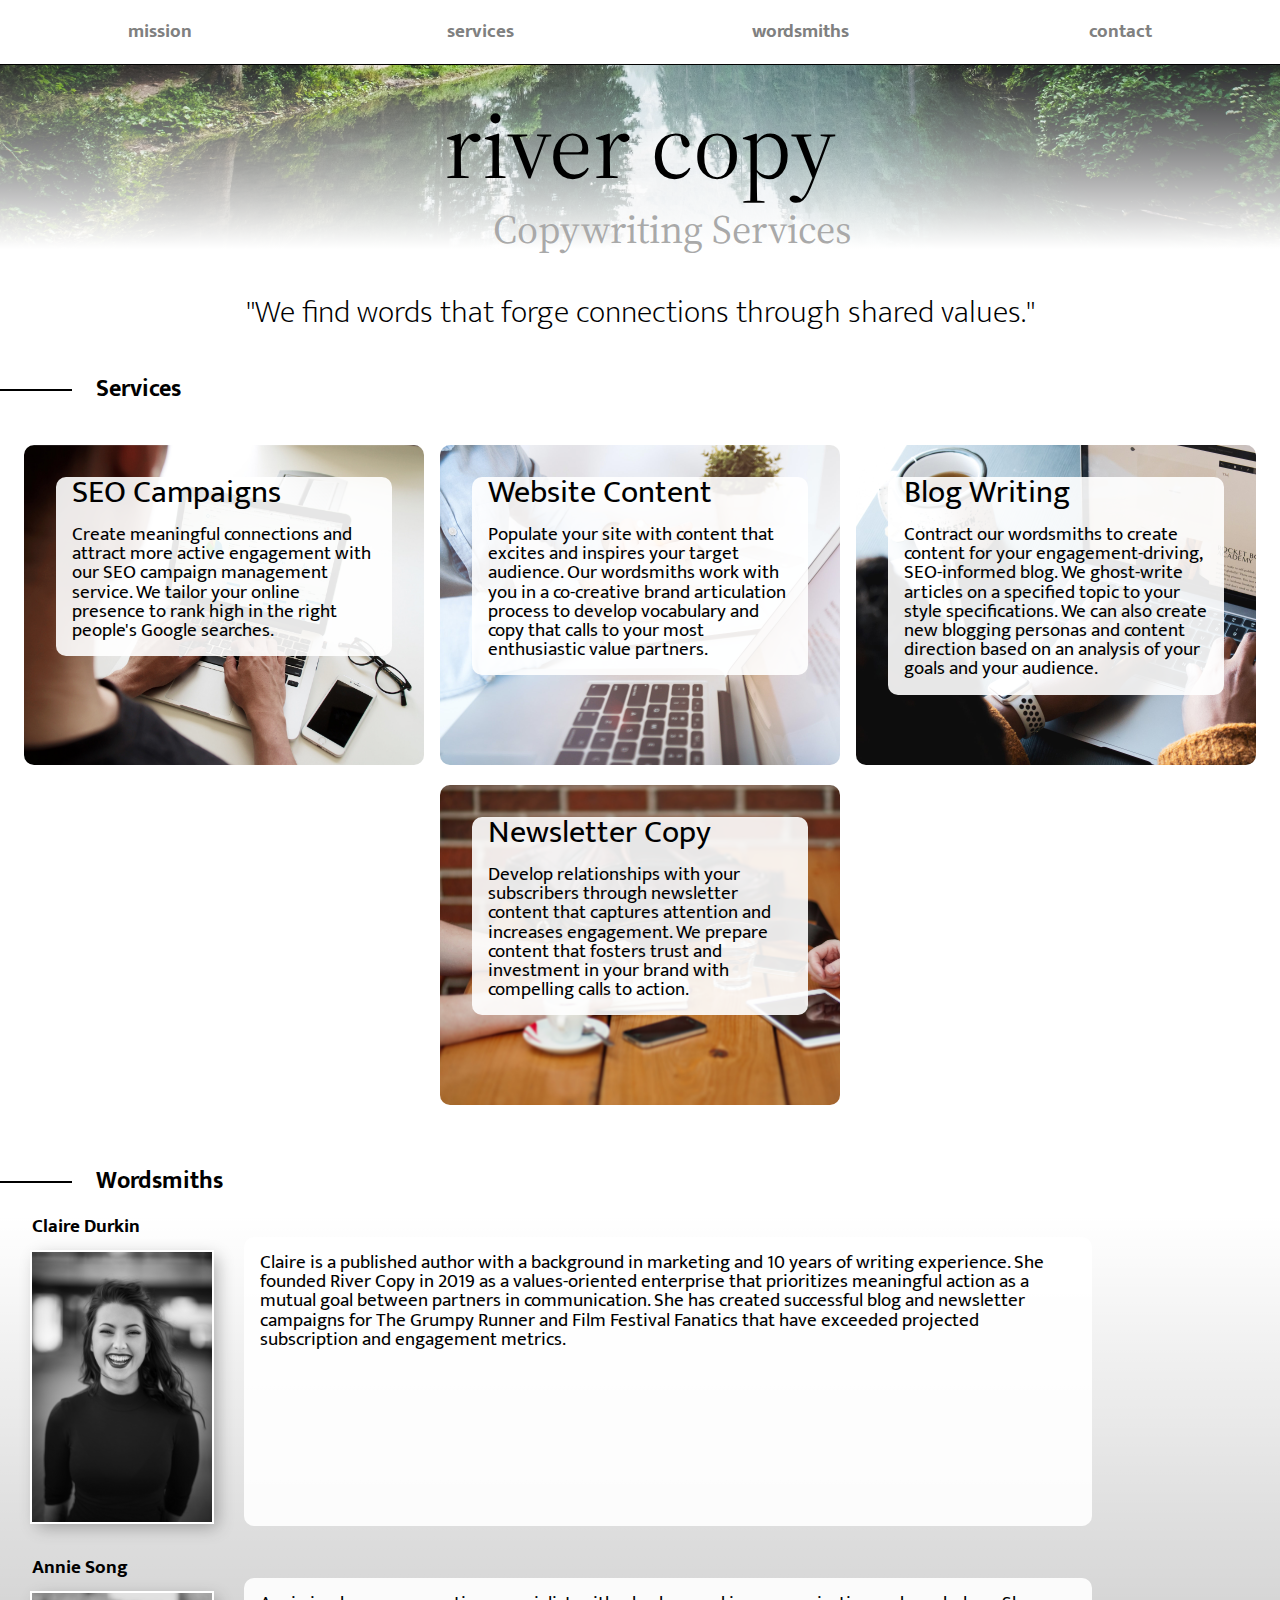
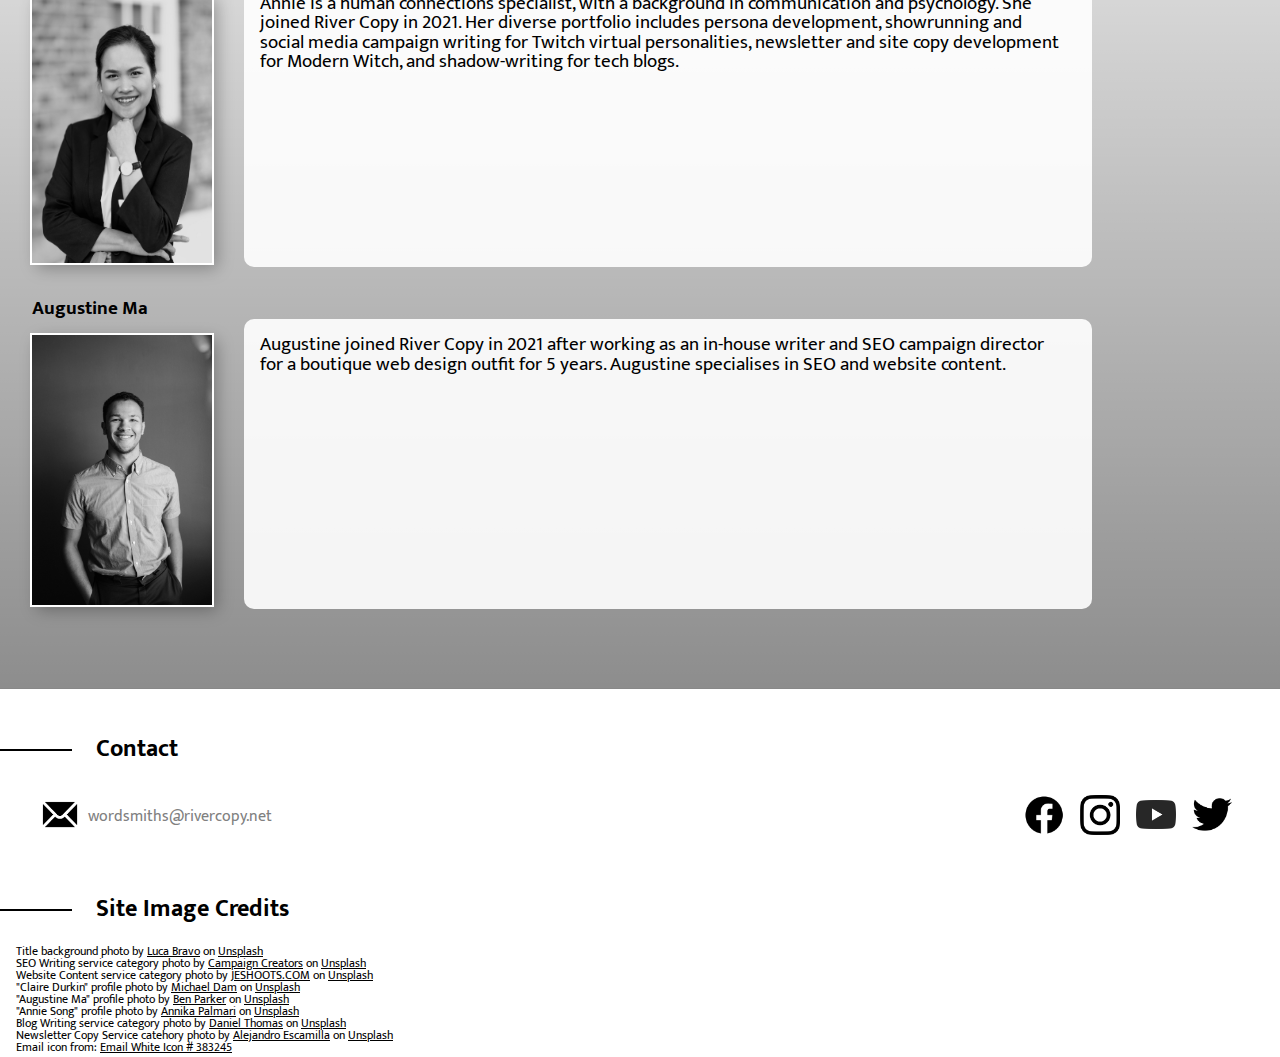
==== commit e1335cb1: "Add files via upload" ====
--- a/index.html
+++ b/index.html
@@ -1,8 +1,7 @@
 <!DOCTYPE html>
 
+<html>
 
-
-<html>
   <head>
     <link rel="preconnect" href="https://fonts.googleapis.com">
     <link rel="preconnect" href="https://fonts.gstatic.com" crossorigin>
@@ -10,6 +9,8 @@
     <link rel="stylesheet" href="reset.css" type="text/css">
     <link rel="stylesheet" href="styles.css" type="text/css">
     <meta name="viewport" content="width=device-width, initial-scale=1">
+    <meta charset="utf-8">
+
     
   </head>
 
@@ -28,49 +29,41 @@
     <main>
       <div class="splash">
         <h1>river copy</h1>  
-        <h2>Copywriting Services</h2>
-        
-        
-        <!-- <div>Photo by <a href="https://unsplash.com/@exonhof?utm_source=unsplash&utm_medium=referral&utm_content=creditCopyText">Jānis Bukovskis</a> on <a href="https://unsplash.com/s/photos/calm-river-green?utm_source=unsplash&utm_medium=referral&utm_content=creditCopyText">Unsplash</a>
-  </div> -->
-
-        
-  
+        <h2>Copywriting Services</h2>   
      </div>
 
-        <section id="mission">
+        <section id="mission" class="move-anchor-up">
           <h3 class="readers-only">Our mission statement</h3>  
           <div class="mission-intro">
             "We find words that forge connections through shared values."  
-          </div>
-          
+          </div>        
         </section>
         
-        <section id="services">
+        <section id="services" class="move-anchor-up">
           <h3><span>Services</span></h3>         
            <div class="services">
              
-             <div id="seo"><div class="services-text">SEO Campaigns</div> 
+             <a id="seo" href="placeholder.html" class="click-button"><div class="services-text">SEO Campaigns</div> 
                  <div class="services-description">Create meaningful connections and attract more active engagement with our SEO campaign management service. We tailor your online presence to rank high in the right people's Google searches.</div>
-             </div>  
+             </a>  
             
 
-             <div id="content"><div class="services-text">Website Content</div>   
-                 <div class="services-description">Populate your site with content that excites and inspires your target audience. Our wordsmiths work with you in a co-creative brand articulation process. We clarify the language used to best signal the aspirations, identity and value of your offering. We create copy that calls to your most enthusiastic value partners. </div>
-             </div>
+             <a id="content" href="placeholder.html" class="click-button"><div class="services-text">Website Content</div>   
+                 <div class="services-description">Populate your site with content that excites and inspires your target audience. Our wordsmiths work with you in a co-creative brand articulation process to develop vocabulary and copy that calls to your most enthusiastic value partners. </div>
+             </a>
               
-              <div id="blog"><div class="services-text">Blog Writing</div>
-              <div class="services-description">Contract our wordsmiths to create content for your engagement-driving, SEO-informed blog. We ghost-write articles on a specified topic from your style specifications, or optionally we create new blogging personas and content direction based on an analysis of your goals and your audience. </div>
-              </div>
+              <a id="blog" href="placeholder.html" class="click-button"><div class="services-text">Blog Writing</div>
+              <div class="services-description">Contract our wordsmiths to create content for your engagement-driving, SEO-informed blog. We ghost-write articles on a specified topic to your style specifications. We can also create new blogging personas and content direction based on an analysis of your goals and your audience. </div>
+              </a>
              
-             <div id="newsletter"><div class="services-text">Newsletter Copy</div> 
+             <a id="newsletter" href="placeholder.html" class="click-button"><div class="services-text">Newsletter Copy</div> 
                 <div class="services-description">Develop relationships with your subscribers through newsletter content that captures attention and increases engagement. We prepare content that fosters trust and investment in your brand with compelling calls to action.</div>
-             </div>
+             </a>
              
            </div>
         </section>
   
-        <section id="wordsmiths">
+        <section id="wordsmiths" class="move-anchor-up">
           <h3><span>Wordsmiths</span></h3>
           
           
@@ -107,42 +100,42 @@
     </main>
     
     <footer>
-      <section id="contact">
+      <section id="contact" class="move-anchor-up">
         <h3><span>Contact</span></h3>
         <div class="contact">
           <div class="socials">
 
-            <div class="email"><a href="mailform.html"><img src="images/email-white-icon-28.jpg" /></a><a class="smclickable" href="mailform.html">wordsmiths@rivercopy.net</a></div>
+            <div class="email"><a href="placeholder.html" class="click-icon"><img src="images/email-white-icon-28.jpg" /></a><a class="smclickable" href="placeholder.html">wordsmiths@rivercopy.net</a></div>
             <div class="social-media-icons">
-            <div><img src="images/f_logo_RGB-Black_58.png" /></div>
-            <div><img src="images/Instagram_Glyph_Black.png" /></div>
-            <div><img src="images/yt_icon_mono_light.png" /></div>
-            <div><img src="images/2021 Twitter logo - black.png" /></div>
+            <div class="click-icon"><a href="placeholder.html"><img src="images/f_logo_RGB-Black_58.png" /></a></div>
+            <div class="click-icon"><a href="placeholder.html"><img src="images/Instagram_Glyph_Black.png" /></a></div>
+            <div class="click-icon"><a href="placeholder.html"><img src="images/yt_icon_mono_light.png" /></a></div>
+            <div class="click-icon"><a href="placeholder.html"><img src="images/2021 Twitter logo - black.png" /></a></div>
           </div>
           </div>
         </div>  
       </section>
       <section>
       <h3><span>Site Image Credits</span></h3>
-      <div class="credit">Title background photo by <a href="https://unsplash.com/@lucabravo?utm_source=unsplash&utm_medium=referral&utm_content=creditCopyText">Luca Bravo</a> on <a href="https://unsplash.com/s/photos/calm-river-green?utm_source=unsplash&utm_medium=referral&utm_content=creditCopyText">Unsplash</a></div>
-      <div class="credit">SEO Writing service category photo by <a href="https://unsplash.com/@campaign_creators?utm_source=unsplash&utm_medium=referral&utm_content=creditCopyText">Campaign Creators</a> on <a href="https://unsplash.com/s/photos/seo?utm_source=unsplash&utm_medium=referral&utm_content=creditCopyText">Unsplash</a></div>
+      <div class="credit">Title background photo by <a href="https://unsplash.com/@lucabravo?utm_source=unsplash&utm_medium=referral&utm_content=creditCopyText" target="_blank">Luca Bravo</a> on <a href="https://unsplash.com/s/photos/calm-river-green?utm_source=unsplash&utm_medium=referral&utm_content=creditCopyText"  target="_blank">Unsplash</a></div>
+      <div class="credit">SEO Writing service category photo by <a href="https://unsplash.com/@campaign_creators?utm_source=unsplash&utm_medium=referral&utm_content=creditCopyText" target="_blank">Campaign Creators</a> on <a href="https://unsplash.com/s/photos/seo?utm_source=unsplash&utm_medium=referral&utm_content=creditCopyText"  target="_blank">Unsplash</a></div>
 
-      <div class="credit">Website Content service category photo by <a href="https://unsplash.com/@jeshoots?utm_source=unsplash&utm_medium=referral&utm_content=creditCopyText">JESHOOTS.COM</a> on <a href="https://unsplash.com/s/photos/website-content?utm_source=unsplash&utm_medium=referral&utm_content=creditCopyText">Unsplash</a></div> 
+      <div class="credit">Website Content service category photo by <a href="https://unsplash.com/@jeshoots?utm_source=unsplash&utm_medium=referral&utm_content=creditCopyText" target="_blank">JESHOOTS.COM</a> on <a href="https://unsplash.com/s/photos/website-content?utm_source=unsplash&utm_medium=referral&utm_content=creditCopyText" target="_blank">Unsplash</a></div> 
 
 
       <div class="credit">
-        "Claire Durkin" profile photo by <a href="https://unsplash.com/es/@michaeldam?utm_source=unsplash&utm_medium=referral&utm_content=creditCopyText">Michael Dam</a> on <a href="https://unsplash.com/s/photos/professional-writer-profile-shot-middle-aged?utm_source=unsplash&utm_medium=referral&utm_content=creditCopyText">Unsplash</a>
+        "Claire Durkin" profile photo by <a href="https://unsplash.com/es/@michaeldam?utm_source=unsplash&utm_medium=referral&utm_content=creditCopyText" target="_blank">Michael Dam</a> on <a href="https://unsplash.com/s/photos/professional-writer-profile-shot-middle-aged?utm_source=unsplash&utm_medium=referral&utm_content=creditCopyText" target="_blank">Unsplash</a>
       </div>
       <div class="credit">
-        "Augustine Ma" profile photo by <a href="https://unsplash.com/@brokenlenscap?utm_source=unsplash&utm_medium=referral&utm_content=creditCopyText">Ben Parker</a> on <a href="https://unsplash.com/s/photos/professional-writer-profile-shot-middle-aged?utm_source=unsplash&utm_medium=referral&utm_content=creditCopyText">Unsplash</a>
+        "Augustine Ma" profile photo by <a href="https://unsplash.com/@brokenlenscap?utm_source=unsplash&utm_medium=referral&utm_content=creditCopyText" target="_blank">Ben Parker</a> on <a href="https://unsplash.com/s/photos/professional-writer-profile-shot-middle-aged?utm_source=unsplash&utm_medium=referral&utm_content=creditCopyText" target="_blank">Unsplash</a>
       </div>
       <div class="credit">
-        "Annie Song" profile photo by <a href="https://unsplash.com/@palmariannika?utm_source=unsplash&utm_medium=referral&utm_content=creditCopyText">Annika Palmari</a> on <a href="https://unsplash.com/s/photos/asian-professional?utm_source=unsplash&utm_medium=referral&utm_content=creditCopyText">Unsplash</a>
+        "Annie Song" profile photo by <a href="https://unsplash.com/@palmariannika?utm_source=unsplash&utm_medium=referral&utm_content=creditCopyText" target="_blank">Annika Palmari</a> on <a href="https://unsplash.com/s/photos/asian-professional?utm_source=unsplash&utm_medium=referral&utm_content=creditCopyText" target="_blank">Unsplash</a>
       </div>
-      <div class="credit">Blog Writing service category photo by  <a href="https://unsplash.com/@soy_danielthomas?utm_source=unsplash&utm_medium=referral&utm_content=creditCopyText">Daniel Thomas</a> on <a href="https://unsplash.com/s/photos/blogging?utm_source=unsplash&utm_medium=referral&utm_content=creditCopyText">Unsplash</a></div>
-      <div class="credit">Newsletter Copy Service catehory photo by <a href="https://unsplash.com/@alejandroescamilla?utm_source=unsplash&utm_medium=referral&utm_content=creditCopyText">Alejandro Escamilla</a> on <a href="https://unsplash.com/collections/193913/office?utm_source=unsplash&utm_medium=referral&utm_content=creditCopyText">Unsplash</a></div>
+      <div class="credit">Blog Writing service category photo by  <a href="https://unsplash.com/@soy_danielthomas?utm_source=unsplash&utm_medium=referral&utm_content=creditCopyText" target="_blank">Daniel Thomas</a> on <a href="https://unsplash.com/s/photos/blogging?utm_source=unsplash&utm_medium=referral&utm_content=creditCopyText" target="_blank">Unsplash</a></div>
+      <div class="credit">Newsletter Copy Service catehory photo by <a href="https://unsplash.com/@alejandroescamilla?utm_source=unsplash&utm_medium=referral&utm_content=creditCopyText" target="_blank">Alejandro Escamilla</a> on <a href="https://unsplash.com/collections/193913/office?utm_source=unsplash&utm_medium=referral&utm_content=creditCopyText" target="_blank">Unsplash</a></div>
 
-      <div class="credit">Email icon from: https://icon-library.com/icon/email-white-icon-28.html.html>Email White Icon # 383245</div>
+      <div class="credit">Email icon from: <a href="https://icon-library.com/icon/email-white-icon-28.html.html" target="_blank">Email White Icon # 383245</div>
     </section>
     </footer>  
   </body>
--- a/styles.css
+++ b/styles.css
@@ -1,11 +1,12 @@
 :root {
-    --photo-height: 30vh;
+--photo-height: 30vh;
 }
 body {
     
     background-color: white;
     color: black;
     font-family: 'Mukta', sans-serif;
+
 }
 
 .clickable, .smclickable{
@@ -13,25 +14,33 @@
 }
 
 .clickable:hover, .clickable:focus {
-    font-size: 1.3rem;
+/*    font-size: 1.3rem; */
+color: darkgreen;
     transition-duration: .5s;
 }
 
 .smclickable:hover, .smclickable:focus {
-    font-size: 1.05rem;
+/*    font-size: 1.05rem; */
+color: darkgreen;
     transition-duration: .5s;
 }
 
 .clickable:active, .smclickable:active{
-    color: white;
+    color: gray;
     transition:none;
 }
 
-
- 
-
-.hidden {
-    /*display: none;*/
+.click-button:hover, .click-button:focus {
+    /* background: rgba(0,100,0, .1); */
+    filter: opacity(80%);
+    filter: drop-shadow(2px 2px 15px rgb(60,100,60));
+    transition-duration: .5s;
+}
+
+.click-button:active {
+    background: rgba(0,100,0, .9);
+    filter: opacity(10%);
+    transition:none;
 }
 
 nav {
@@ -40,6 +49,7 @@
     width: 100%;
     border-bottom: solid 1px black;
     background-color: white;
+    min-width: 360px;
 }
 
 nav ul {
@@ -60,7 +70,7 @@
 
 nav a {
     text-decoration: none;
-    color: darkgreen;
+    color: gray;
     font-weight: 700;
     Font-size: 1.2rem;
 }
@@ -74,6 +84,7 @@
 main, footer {
     position: relative;
     top: 4.0625rem;
+    min-width: 360px;
 }
 
 .splash {
@@ -163,11 +174,53 @@
     height: 25vh;
 }
 
+.notice {    
+    overflow:hidden;
+    text-align:center;
+    margin: 2rem 1rem 2rem 1rem;
+    color: black;
+    font-weight: 700;
+    font-size: 1.2rem;
+  
+}
+
+.notice-text {
+    background: rgba(255,255,255, .9);
+    color: black;
+    font-size: 2rem;
+    margin: 7rem 4rem 2rem 4rem;
+    padding: 1rem;
+    text-align:center;
+    
+    border-radius: 10px 10px 10px 10px;   
+}    
+
+.backlink {
+    margin: 0 1rem 0 1rem;  
+    display: flex;
+    justify-content:center;
+    padding-bottom: 1rem;
+    text-decoration: none;
+  }
+
+  .backlink>div {
+    height: 25vh;  
+    width:400px;
+    min-width: 16.25rem;
+    min-height: 20rem;
+    border-radius: 10px;
+    margin-top: 20px;
+  
+  }
+
 .mission-intro {
     text-align: center;
     font-size: 2em;
     font-weight: 100;
     padding: 3rem 0 0rem 0;
+}
+.move-anchor-up {
+    scroll-margin-top: 4.0625rem;
 }
 
 .services {
@@ -179,13 +232,14 @@
   padding-bottom: 1rem;
 }
 
-.services>div {
+.services>a, .services>div{
   height: 25vh;  
   width:400px;
   min-width: 16.25rem;
   min-height: 20rem;
   border-radius: 10px;
   margin-top: 20px;
+  text-decoration:none;
 
 }
 
@@ -212,7 +266,7 @@
 .services-description {
     border-radius: 0px 0px 10px 10px;
     padding: 1rem 1rem 1rem 1rem;
-
+    color: black;
     background: rgba(255,255,255, .9);
     font-size: 1.2rem;
     margin: 0rem 2rem 1rem 2rem;
@@ -239,6 +293,10 @@
     background-size: cover;
 }
 
+#backlink {
+    background-image: url("images/websitecontent.jpg"); 
+    background-size: cover;
+}
 
 .wordsmiths {
     display: flex;
@@ -308,8 +366,6 @@
 
 .email {
     text-transform: lowercase;
-    text-decoration: none;
-    color: darkgreen;
     flex-grow: 1;
     display: flex;
     align-items: center;
@@ -324,6 +380,7 @@
 .email a {
     align-items: center;
     text-decoration: none;
+    color:gray;
 
 }
 
@@ -336,6 +393,15 @@
  
 }
 
+.click-icon:hover, .click-icon:focus {
+    border-bottom: solid 2px black;
+    transition-duration: .5s;
+}
+
+.click-icon:active {
+    border-bottom: none;
+}
+
 .socials div {
     padding: 0rem .5rem 0 .5rem;
     
@@ -363,6 +429,7 @@
 
 .credit a {
     color:black;
+ 
 }
 
 .credit a:visited {
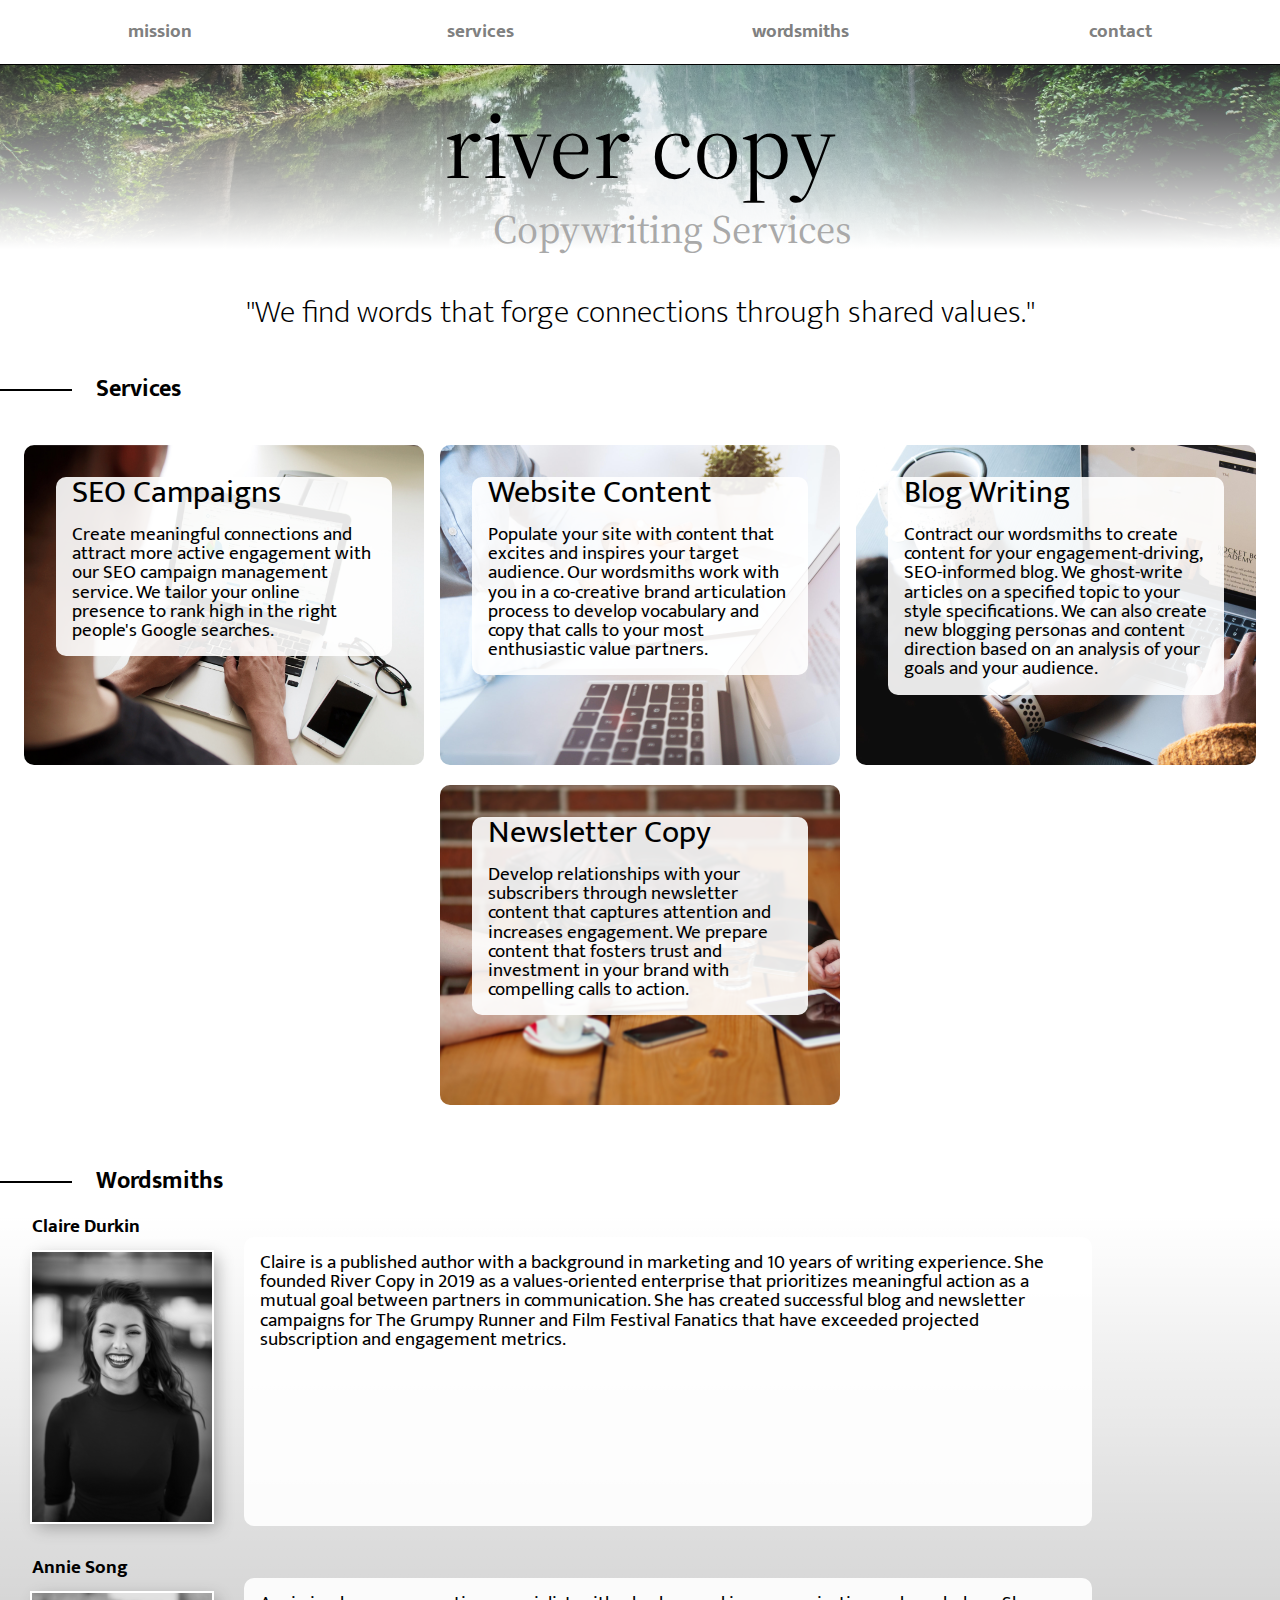
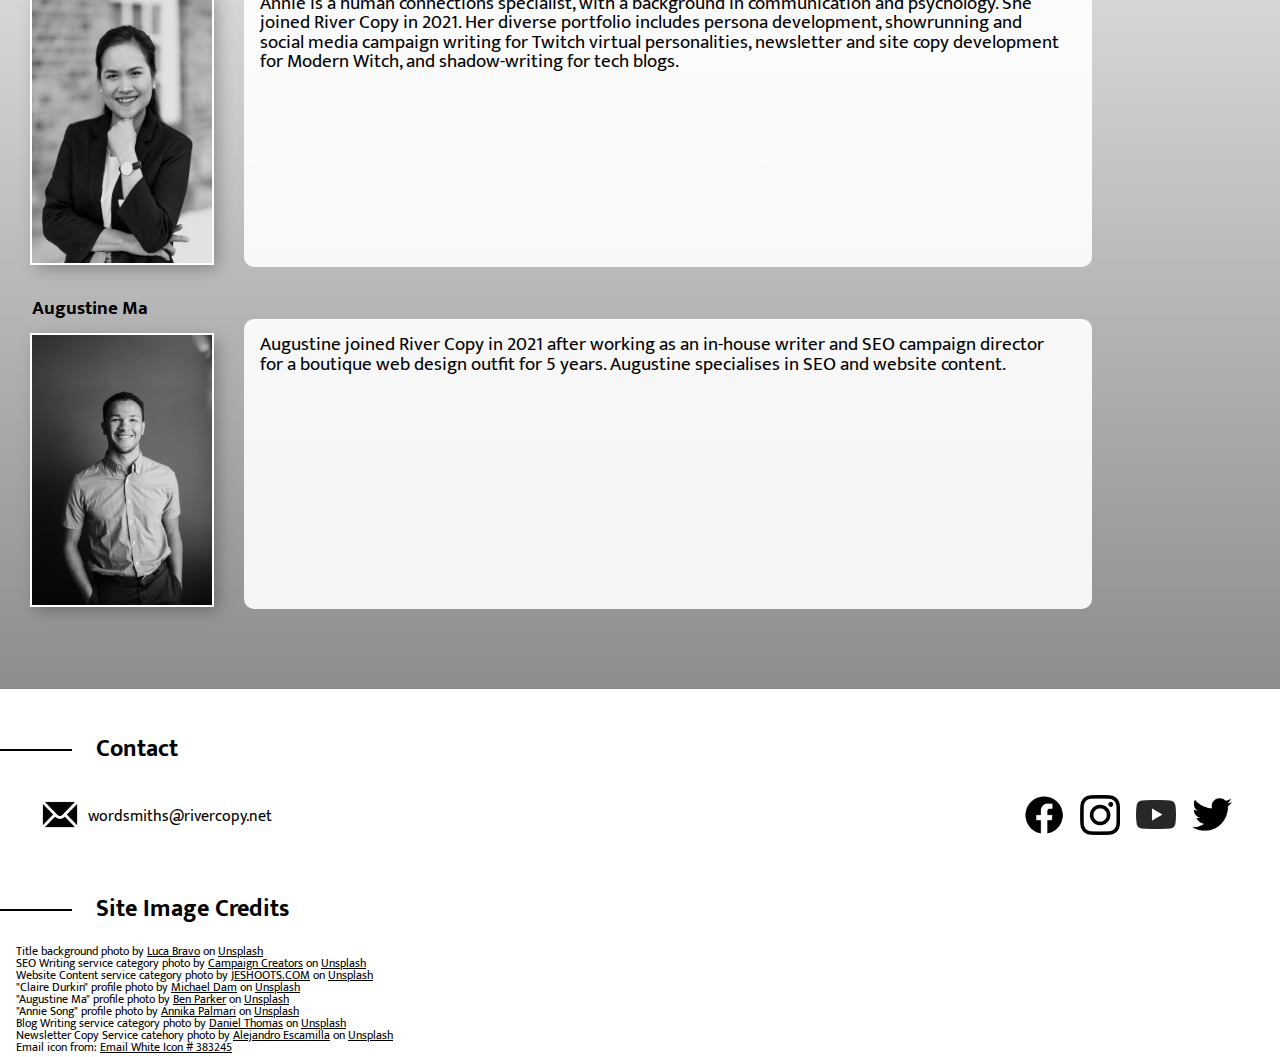
==== commit f2b0e118: "Add files via upload" ====
--- a/index.html
+++ b/index.html
@@ -1,142 +1,237 @@
 <!DOCTYPE html>
 
-<html>
-
-  <head>
-    <link rel="preconnect" href="https://fonts.googleapis.com">
-    <link rel="preconnect" href="https://fonts.gstatic.com" crossorigin>
-    <link href="https://fonts.googleapis.com/css2?family=Mukta&family=Source+Serif+Pro&display=swap" rel="stylesheet"> 
-    <link rel="stylesheet" href="reset.css" type="text/css">
-    <link rel="stylesheet" href="styles.css" type="text/css">
-    <meta name="viewport" content="width=device-width, initial-scale=1">
-    <meta charset="utf-8">
-
-    
-  </head>
-
-  <body>
-    <header>
-      <nav>
-        <ul>
-          <li><a class="clickable" href="#mission">mission</a></li>
-          <li><a class="clickable" href="#services">services</a></li>
-          <li><a class="clickable" href="#wordsmiths">wordsmiths</a></li>
-          <li><a class="clickable" href="#contact">contact</a></li>
-        </ul>
-      </nav>
-    </header>
-    
-    <main>
-      <div class="splash">
-        <h1>river copy</h1>  
-        <h2>Copywriting Services</h2>   
-     </div>
-
-        <section id="mission" class="move-anchor-up">
-          <h3 class="readers-only">Our mission statement</h3>  
-          <div class="mission-intro">
-            "We find words that forge connections through shared values."  
-          </div>        
-        </section>
+<html lang="en-US">
+
+<head>
+  <link rel="preconnect" href="https://fonts.googleapis.com">
+  <link rel="preconnect" href="https://fonts.gstatic.com" crossorigin>
+  <link href="https://fonts.googleapis.com/css2?family=Mukta&family=Source+Serif+Pro&display=swap" rel="stylesheet">
+  <link rel="stylesheet" href="reset.css" type="text/css">
+  <link rel="stylesheet" href="styles.css" type="text/css">
+  <meta name="viewport" content="width=device-width, initial-scale=1">
+  <meta charset="utf-8">
+  <title>River Copy is a copywriting service for SEO campaigns, website copy, blog writing and newsletter copy</title>  
+</head>
+
+<body>
+  <header>
+    <nav>
+      <ul>
+        <li><a class="clickable" href="#mission">mission</a></li>
+        <li><a class="clickable" href="#services">services</a></li>
+        <li><a class="clickable" href="#wordsmiths">wordsmiths</a></li>
+        <li><a class="clickable" href="#contact">contact</a></li>
+      </ul>
+    </nav>
+  </header>
+
+  <main>
+    <div class="splash">
+      <h1>river copy</h1>
+      <h2>Copywriting Services</h2>
+    </div>
+
+    <section id="mission" class="move-anchor-up">
+      <h3 class="readers-only">Our mission statement</h3>
+      <div class="mission-intro">
+        "We find words that forge connections through shared values."
+      </div>
+    </section>
+
+    <section id="services" class="move-anchor-up">
+      <h3><span>Services</span></h3>
+      <div class="services">
         
-        <section id="services" class="move-anchor-up">
-          <h3><span>Services</span></h3>         
-           <div class="services">
-             
-             <a id="seo" href="placeholder.html" class="click-button"><div class="services-text">SEO Campaigns</div> 
-                 <div class="services-description">Create meaningful connections and attract more active engagement with our SEO campaign management service. We tailor your online presence to rank high in the right people's Google searches.</div>
-             </a>  
-            
-
-             <a id="content" href="placeholder.html" class="click-button"><div class="services-text">Website Content</div>   
-                 <div class="services-description">Populate your site with content that excites and inspires your target audience. Our wordsmiths work with you in a co-creative brand articulation process to develop vocabulary and copy that calls to your most enthusiastic value partners. </div>
-             </a>
-              
-              <a id="blog" href="placeholder.html" class="click-button"><div class="services-text">Blog Writing</div>
-              <div class="services-description">Contract our wordsmiths to create content for your engagement-driving, SEO-informed blog. We ghost-write articles on a specified topic to your style specifications. We can also create new blogging personas and content direction based on an analysis of your goals and your audience. </div>
-              </a>
-             
-             <a id="newsletter" href="placeholder.html" class="click-button"><div class="services-text">Newsletter Copy</div> 
-                <div class="services-description">Develop relationships with your subscribers through newsletter content that captures attention and increases engagement. We prepare content that fosters trust and investment in your brand with compelling calls to action.</div>
-             </a>
-             
-           </div>
-        </section>
-  
-        <section id="wordsmiths" class="move-anchor-up">
-          <h3><span>Wordsmiths</span></h3>
+        <a id="seo" href="placeholder.html" class="click-button">
+          <div class="services-text">SEO Campaigns</div>
+          <div class="services-description">Create meaningful connections and attract more active engagement with our
+            SEO campaign management service. We tailor your online presence to rank high in the right people's Google
+            searches.</div>
+        </a>
+
+        <a id="content" href="placeholder.html" class="click-button">
+          <div class="services-text">Website Content</div>
+          <div class="services-description">Populate your site with content that excites and inspires your target
+            audience. Our wordsmiths work with you in a co-creative brand articulation process to develop vocabulary and
+            copy that calls to your most enthusiastic value partners. </div>
+        </a>
+
+        <a id="blog" href="placeholder.html" class="click-button">
+          <div class="services-text">Blog Writing</div>
+          <div class="services-description">Contract our wordsmiths to create content for your engagement-driving,
+            SEO-informed blog. We ghost-write articles on a specified topic to your style specifications. We can also
+            create new blogging personas and content direction based on an analysis of your goals and your audience.
+          </div>
+        </a>
+
+        <a id="newsletter" href="placeholder.html" class="click-button">
+          <div class="services-text">Newsletter Copy</div>
+          <div class="services-description">Develop relationships with your subscribers through newsletter content that
+            captures attention and increases engagement. We prepare content that fosters trust and investment in your
+            brand with compelling calls to action.</div>
+        </a>
+
+      </div> <!-- Closes <div class="services"> -->
+    </section> <!-- End of section with id="services" -->
+
+    <section id="wordsmiths" class="move-anchor-up">
+      <h3><span>Wordsmiths</span></h3>
+      <div class="wordsmiths">
+
+        <div class="smith">
+          <div>
+            <H4 class="smith-name">Claire Durkin</H4>
+            <img class="smith-pic" alt="A professional profile picture of Claire Durkin from the waist up." src="images/michael-dam-mEZ3PoFGs_k-unsplash.jpg" />
+          </div>
+          <div class="smith-info services-text">Claire is a published author with a background in marketing and 10 years
+            of writing experience. She founded River Copy in 2019 as a values-oriented enterprise that prioritizes
+            meaningful action as a mutual goal between partners in communication. She has created successful blog and
+            newsletter campaigns for The Grumpy Runner and Film Festival Fanatics that have exceeded projected
+            subscription and engagement metrics.
+          </div>
+
+        </div> <!-- Closes <div class="smith"> for Claire Durkin -->
+
+        <div class="smith">
+          <div>
+            <H4 class="smith-name">Annie Song</H4>
+            <img class="smith-pic" alt="A professional profile picture of Annie Song from the waist up." src="images/annika-palmari-RIt88XBR3G0-unsplash-resized.jpg" />
+          </div>
+          <div class="smith-info services-text">Annie is a human connections specialist, with a background in
+            communication and psychology. She joined River Copy in 2021. Her diverse portfolio includes persona
+            development, showrunning and social media campaign writing for Twitch virtual personalities, newsletter and
+            site copy development for Modern Witch, and shadow-writing for tech blogs.</div>
+
+        </div> <!-- Closes <div class="smith"> for Annie Song -->
+
+        <div class="smith">
+          <div>
+            <H4 class="smith-name">Augustine Ma</H4>
+            <img class="smith-pic" alt="A professional profile picture of Augustine Ma from the waist up." src="images/ben-parker-OhKElOkQ3RE-unsplash.jpg" />
+          </div>
+          <div class="smith-info services-text">Augustine joined River Copy in 2021 after working as an in-house writer
+            and SEO campaign director for a boutique web design outfit for 5 years. Augustine specialises in SEO and
+            website content.</div>
+
+        </div> <!-- Closes <div class="smith"> for Augustine Ma -->
+
+      </div> <!-- Closes <div class="wordsmiths"> -->
+    </section> <!-- End of section with id="wordsmiths" -->
+  </main>
+
+  <footer>
+    <section id="contact" class="move-anchor-up">
+      <h3><span>Contact</span></h3>
+      <div class="contact">
+        <div class="socials">
+
+          <div class="email">
+            <a href="placeholder.html" class="click-icon">
+              <img alt="A clickable email icon to email the River Copy wordsmiths" src="images/email-white-icon-28.jpg" />
+            </a>
+            <a class="smclickable" href="placeholder.html">
+              wordsmiths@rivercopy.net
+            </a>
+          </div>
           
+          <div class="social-media-icons">
+            
+            <div class="click-icon">
+              <a href="placeholder.html">
+                <img alt="A clickable Facebook icon to visit the River Copy Facebook page" src="images/f_logo_RGB-Black_58.png" />
+              </a>
+            </div>
+            
+            <div class="click-icon">
+              <a href="placeholder.html">
+                <img alt="A clickable Instagram icon to visit the River Copy Instagram page" src="images/Instagram_Glyph_Black.png" />
+              </a>
+            </div>
+            
+            <div class="click-icon">
+              <a href="placeholder.html">
+                <img alt="A clickable YouTube icon to visit the River Copy YouTube channel" src="images/yt_icon_mono_light.png" />
+              </a>
+            </div>
+            
+            <div class="click-icon">
+              <a href="placeholder.html">
+                <img alt="A clickable Twitter icon to visit the River Copy Twitter account" src="images/2021 Twitter logo - black.png" />
+              </a>
+            </div>
           
-          <div class="wordsmiths">
-            <div class="smith">
-              <div>
-                <H4 class="smith-name">Claire Durkin</H4>
-                <img class="smith-pic" src="images/michael-dam-mEZ3PoFGs_k-unsplash.jpg" />
-              </div>
-              <div class="smith-info services-text">Claire is a published author with a background in marketing and 10 years of writing experience. She founded River Copy in 2019 as a values-oriented enterprise that prioritizes meaningful action as a mutual goal between partners in communication. She has created successful blog and newsletter campaigns for The Grumpy Runner and Film Festival Fanatics that have exceeded projected subscription and engagement metrics.                 
-              </div>            
-            </div>
-
-
-            <div class="smith">
-              <div>
-              <H4 class="smith-name">Annie Song</H4>
-              <img class="smith-pic" src="images/annika-palmari-RIt88XBR3G0-unsplash-resized.jpg" />
-            </div>
-              <div class="smith-info services-text">Annie is a human connections specialist, with a background in communication and psychology. She joined River Copy in 2021. Her diverse portfolio includes persona development, showrunning and social media campaign writing for Twitch virtual personalities, newsletter and site copy development for Modern Witch, and shadow-writing for tech blogs.</div>  
-              
-              </div>
-            <div class="smith">
-              <div>
-              <H4 class="smith-name">Augustine Ma</H4>
-              <img class="smith-pic" src="images/ben-parker-OhKElOkQ3RE-unsplash.jpg" />
-            </div>
-              <div class="smith-info services-text">Augustine joined River Copy in 2021 after working as an in-house writer and SEO campaign director for a boutique web design outfit for 5 years. Augustine specialises in SEO and website content.</div>
-              
-            </div>
-           
-          </div>
-        </section>
-    </main>
-    
-    <footer>
-      <section id="contact" class="move-anchor-up">
-        <h3><span>Contact</span></h3>
-        <div class="contact">
-          <div class="socials">
-
-            <div class="email"><a href="placeholder.html" class="click-icon"><img src="images/email-white-icon-28.jpg" /></a><a class="smclickable" href="placeholder.html">wordsmiths@rivercopy.net</a></div>
-            <div class="social-media-icons">
-            <div class="click-icon"><a href="placeholder.html"><img src="images/f_logo_RGB-Black_58.png" /></a></div>
-            <div class="click-icon"><a href="placeholder.html"><img src="images/Instagram_Glyph_Black.png" /></a></div>
-            <div class="click-icon"><a href="placeholder.html"><img src="images/yt_icon_mono_light.png" /></a></div>
-            <div class="click-icon"><a href="placeholder.html"><img src="images/2021 Twitter logo - black.png" /></a></div>
-          </div>
-          </div>
-        </div>  
-      </section>
-      <section>
+          </div> <!-- Closes <div class="social-media-icons"> -->
+        </div> <!-- Closes <div class="socials"> -->
+      </div> <!-- Closes <div class="contact"> -->
+    </section> <!-- End of section with id="contact" -->
+
+    <section>
       <h3><span>Site Image Credits</span></h3>
-      <div class="credit">Title background photo by <a href="https://unsplash.com/@lucabravo?utm_source=unsplash&utm_medium=referral&utm_content=creditCopyText" target="_blank">Luca Bravo</a> on <a href="https://unsplash.com/s/photos/calm-river-green?utm_source=unsplash&utm_medium=referral&utm_content=creditCopyText"  target="_blank">Unsplash</a></div>
-      <div class="credit">SEO Writing service category photo by <a href="https://unsplash.com/@campaign_creators?utm_source=unsplash&utm_medium=referral&utm_content=creditCopyText" target="_blank">Campaign Creators</a> on <a href="https://unsplash.com/s/photos/seo?utm_source=unsplash&utm_medium=referral&utm_content=creditCopyText"  target="_blank">Unsplash</a></div>
-
-      <div class="credit">Website Content service category photo by <a href="https://unsplash.com/@jeshoots?utm_source=unsplash&utm_medium=referral&utm_content=creditCopyText" target="_blank">JESHOOTS.COM</a> on <a href="https://unsplash.com/s/photos/website-content?utm_source=unsplash&utm_medium=referral&utm_content=creditCopyText" target="_blank">Unsplash</a></div> 
-
+
+      <div class="credit">Title background photo by <a
+          href="https://unsplash.com/@lucabravo?utm_source=unsplash&utm_medium=referral&utm_content=creditCopyText"
+          target="_blank">Luca Bravo</a> on <a
+          href="https://unsplash.com/s/photos/calm-river-green?utm_source=unsplash&utm_medium=referral&utm_content=creditCopyText"
+          target="_blank">Unsplash</a>
+      </div>
+
+      <div class="credit">SEO Writing service category photo by <a
+          href="https://unsplash.com/@campaign_creators?utm_source=unsplash&utm_medium=referral&utm_content=creditCopyText"
+          target="_blank">Campaign Creators</a> on <a
+          href="https://unsplash.com/s/photos/seo?utm_source=unsplash&utm_medium=referral&utm_content=creditCopyText"
+          target="_blank">Unsplash</a>
+      </div>
+
+      <div class="credit">Website Content service category photo by <a
+          href="https://unsplash.com/@jeshoots?utm_source=unsplash&utm_medium=referral&utm_content=creditCopyText"
+          target="_blank">JESHOOTS.COM</a> on <a
+          href="https://unsplash.com/s/photos/website-content?utm_source=unsplash&utm_medium=referral&utm_content=creditCopyText"
+          target="_blank">Unsplash</a>
+      </div>
 
       <div class="credit">
-        "Claire Durkin" profile photo by <a href="https://unsplash.com/es/@michaeldam?utm_source=unsplash&utm_medium=referral&utm_content=creditCopyText" target="_blank">Michael Dam</a> on <a href="https://unsplash.com/s/photos/professional-writer-profile-shot-middle-aged?utm_source=unsplash&utm_medium=referral&utm_content=creditCopyText" target="_blank">Unsplash</a>
-      </div>
+        "Claire Durkin" profile photo by <a
+          href="https://unsplash.com/es/@michaeldam?utm_source=unsplash&utm_medium=referral&utm_content=creditCopyText"
+          target="_blank">Michael Dam</a> on <a
+          href="https://unsplash.com/s/photos/professional-writer-profile-shot-middle-aged?utm_source=unsplash&utm_medium=referral&utm_content=creditCopyText"
+          target="_blank">Unsplash</a>
+      </div>
+
       <div class="credit">
-        "Augustine Ma" profile photo by <a href="https://unsplash.com/@brokenlenscap?utm_source=unsplash&utm_medium=referral&utm_content=creditCopyText" target="_blank">Ben Parker</a> on <a href="https://unsplash.com/s/photos/professional-writer-profile-shot-middle-aged?utm_source=unsplash&utm_medium=referral&utm_content=creditCopyText" target="_blank">Unsplash</a>
-      </div>
+        "Augustine Ma" profile photo by <a
+          href="https://unsplash.com/@brokenlenscap?utm_source=unsplash&utm_medium=referral&utm_content=creditCopyText"
+          target="_blank">Ben Parker</a> on <a
+          href="https://unsplash.com/s/photos/professional-writer-profile-shot-middle-aged?utm_source=unsplash&utm_medium=referral&utm_content=creditCopyText"
+          target="_blank">Unsplash</a>
+      </div>
+
       <div class="credit">
-        "Annie Song" profile photo by <a href="https://unsplash.com/@palmariannika?utm_source=unsplash&utm_medium=referral&utm_content=creditCopyText" target="_blank">Annika Palmari</a> on <a href="https://unsplash.com/s/photos/asian-professional?utm_source=unsplash&utm_medium=referral&utm_content=creditCopyText" target="_blank">Unsplash</a>
-      </div>
-      <div class="credit">Blog Writing service category photo by  <a href="https://unsplash.com/@soy_danielthomas?utm_source=unsplash&utm_medium=referral&utm_content=creditCopyText" target="_blank">Daniel Thomas</a> on <a href="https://unsplash.com/s/photos/blogging?utm_source=unsplash&utm_medium=referral&utm_content=creditCopyText" target="_blank">Unsplash</a></div>
-      <div class="credit">Newsletter Copy Service catehory photo by <a href="https://unsplash.com/@alejandroescamilla?utm_source=unsplash&utm_medium=referral&utm_content=creditCopyText" target="_blank">Alejandro Escamilla</a> on <a href="https://unsplash.com/collections/193913/office?utm_source=unsplash&utm_medium=referral&utm_content=creditCopyText" target="_blank">Unsplash</a></div>
-
-      <div class="credit">Email icon from: <a href="https://icon-library.com/icon/email-white-icon-28.html.html" target="_blank">Email White Icon # 383245</div>
-    </section>
-    </footer>  
-  </body>
+        "Annie Song" profile photo by <a
+          href="https://unsplash.com/@palmariannika?utm_source=unsplash&utm_medium=referral&utm_content=creditCopyText"
+          target="_blank">Annika Palmari</a> on <a
+          href="https://unsplash.com/s/photos/asian-professional?utm_source=unsplash&utm_medium=referral&utm_content=creditCopyText"
+          target="_blank">Unsplash</a>
+      </div>
+
+      <div class="credit">Blog Writing service category photo by <a
+          href="https://unsplash.com/@soy_danielthomas?utm_source=unsplash&utm_medium=referral&utm_content=creditCopyText"
+          target="_blank">Daniel Thomas</a> on <a
+          href="https://unsplash.com/s/photos/blogging?utm_source=unsplash&utm_medium=referral&utm_content=creditCopyText"
+          target="_blank">Unsplash</a>
+        </div>
+
+      <div class="credit">Newsletter Copy Service catehory photo by <a
+          href="https://unsplash.com/@alejandroescamilla?utm_source=unsplash&utm_medium=referral&utm_content=creditCopyText"
+          target="_blank">Alejandro Escamilla</a> on <a
+          href="https://unsplash.com/collections/193913/office?utm_source=unsplash&utm_medium=referral&utm_content=creditCopyText"
+          target="_blank">Unsplash</a>
+        </div>
+
+      <div class="credit">Email icon from: <a href="https://icon-library.com/icon/email-white-icon-28.html.html"
+          target="_blank">Email White Icon # 383245</a>
+      </div>
+    </section> <!-- End of section for Site Image Credits -->
+  </footer>
+</body>
+
 </html>--- a/styles.css
+++ b/styles.css
@@ -1,36 +1,38 @@
 :root {
 --photo-height: 30vh;
 }
-body {
-    
+
+body {    
     background-color: white;
     color: black;
     font-family: 'Mukta', sans-serif;
-
-}
+}
+
+/* ------------------------------------------------------------------------- */
+/* Styles to show clickability */
 
 .clickable, .smclickable{
    transition: all .5s ease-out;
 }
 
-.clickable:hover, .clickable:focus {
+.clickable:hover, .clickable:focus { /* Used for nav bar items */
 /*    font-size: 1.3rem; */
 color: darkgreen;
     transition-duration: .5s;
 }
 
-.smclickable:hover, .smclickable:focus {
+.smclickable:hover, .smclickable:focus { /* Used for email link */
 /*    font-size: 1.05rem; */
 color: darkgreen;
     transition-duration: .5s;
 }
 
-.clickable:active, .smclickable:active{
+.clickable:active, .smclickable:active{  /* Used for nav bar items */
     color: gray;
     transition:none;
 }
 
-.click-button:hover, .click-button:focus {
+.click-button:hover, .click-button:focus { /* Used for panels/large buttons that contain background image and foreground text */
     /* background: rgba(0,100,0, .1); */
     filter: opacity(80%);
     filter: drop-shadow(2px 2px 15px rgb(60,100,60));
@@ -43,6 +45,8 @@
     transition:none;
 }
 
+/* ------------------------------------------------------------------------- */
+/* Nav bar styles */
 nav {
     position: fixed;
     z-index: 2;             
@@ -75,27 +79,24 @@
     Font-size: 1.2rem;
 }
 
-
-
-.socials img {
-    width: 2.5rem;
-}
-
+/* ------------------------------------------------------------------------- */
+/* Puts the main and footer sections lower to make room for the sticky nav bar at the top of the page */
 main, footer {
     position: relative;
     top: 4.0625rem;
     min-width: 360px;
 }
 
+/* ------------------------------------------------------------------------- */
+/* Title splash image */
 .splash {
     background: linear-gradient(rgba(255,255,255,.1), rgba(255,255,255, 1)), url('images/luca-bravo-ESkw2ayO2As-unsplash.jpg');
-    /* filter: grayscale(75%); */
     background-size: cover;
     background-position-y: bottom;
 }
 
-
-
+/* ------------------------------------------------------------------------- */
+/* Headings styles */
 h1 {
     font-family: 'Source Serif Pro', serif;
     font-size: 6rem;
@@ -110,25 +111,22 @@
     text-align: center;
     padding-left: 4rem;
     color:darkgray;
-    
-}
-
-.readers-only {
+}
+
+.readers-only {  /* Hides the Mission Statement heading but reads out the heading for visually impaired readers */
     display: none;
 }
 
-h3 {
-    
+h3 {    
     overflow:hidden;
     text-align:left;
     margin: 3rem 2rem 3rem 4rem;
     color: black;
     font-weight: 700;
     font-size: 1.5rem;
-  
-}
-
-h3 > span {
+}
+
+h3 > span { /* Adds an emphasis line prior to each H3 title if the title is emcompassed by a span tag inside the h3 tag */
     position: absolute;
     display: inline-block;
     margin-left: 2rem;
@@ -143,96 +141,44 @@
     margin: 0rem 1.5rem;
 }
 
-
-/* h3 > span:after {
-    content: '';
-    position: absolute;
-    top: 50%;
-    border-bottom: 2px solid;
-    width: 100%;
-    margin: 0rem 1.5rem;
-}
-*/
 h3 > span:before {
     right: 100%;
 }
-/*
-h3 > span:after {
-    left: 100%;
-}
-*/
+
+/* Reduce size of H3 when screen size is less than 400px wide */
 @media only screen and (max-width: 400px) {
    h3 {
        font-size: 1.2rem;
    }
 }
 
-.splash img {
-    display:block;
-    margin: auto;
-    padding-top: 2rem;
-    height: 25vh;
-}
-
-.notice {    
-    overflow:hidden;
-    text-align:center;
-    margin: 2rem 1rem 2rem 1rem;
-    color: black;
-    font-weight: 700;
-    font-size: 1.2rem;
-  
-}
-
-.notice-text {
-    background: rgba(255,255,255, .9);
-    color: black;
-    font-size: 2rem;
-    margin: 7rem 4rem 2rem 4rem;
-    padding: 1rem;
-    text-align:center;
-    
-    border-radius: 10px 10px 10px 10px;   
-}    
-
-.backlink {
-    margin: 0 1rem 0 1rem;  
-    display: flex;
-    justify-content:center;
-    padding-bottom: 1rem;
-    text-decoration: none;
-  }
-
-  .backlink>div {
-    height: 25vh;  
-    width:400px;
-    min-width: 16.25rem;
-    min-height: 20rem;
-    border-radius: 10px;
-    margin-top: 20px;
-  
-  }
-
+/* ------------------------------------------------------------------------- */
+/* Style for mission statement */
 .mission-intro {
     text-align: center;
     font-size: 2em;
     font-weight: 100;
     padding: 3rem 0 0rem 0;
 }
+
+/* ------------------------------------------------------------------------- */
+/* Changes the anchor location of a target to account for the sticky nav bar */
 .move-anchor-up {
     scroll-margin-top: 4.0625rem;
 }
 
-.services {
+/* ------------------------------------------------------------------------- */
+/* Services section styles */
+
+.services { /* Sets the flex container up to let services panels fit screen */
   margin: 0 1rem 0 1rem;  
   display: flex;
-  
   justify-content:space-around;
   flex-wrap: wrap;
   padding-bottom: 1rem;
 }
 
-.services>a, .services>div{
+.services > a { /* Defines the service panels appearance */
   height: 25vh;  
   width:400px;
   min-width: 16.25rem;
@@ -240,20 +186,18 @@
   border-radius: 10px;
   margin-top: 20px;
   text-decoration:none;
-
-}
-
-@media screen and (max-width: 432px) {
+}
+
+@media screen and (max-width: 432px) { /* Media rule to change the services panels to fit the text on smaller size screens */
     .services>div {
         height: 30vh;  
         width:100%;
         min-width: 260px;
      
       }
-
-}
-
-.services-text {
+}
+
+.services-text { /* Sets the text box style inside the service panel for the panel's service heading */
     background: rgba(255,255,255, .9);
     color: black;
     font-size: 2rem;
@@ -263,7 +207,7 @@
     border-radius: 10px 10px 0px 0px;   
 }    
 
-.services-description {
+.services-description { /* Sets the text box style inside the service panel for the panel's service description text */
     border-radius: 0px 0px 10px 10px;
     padding: 1rem 1rem 1rem 1rem;
     color: black;
@@ -273,65 +217,62 @@
     overflow:scroll;
 }
 
-#seo {
+#seo { /* Sets the SEO Campaigns panel's background image */
   background-image: url("images/seo.jpg");
   background-size: cover;
 }
 
-#newsletter {
+#newsletter { /* Sets the Newsletter Copy panel's background image */
     background-image: url("images/newsletter.jpg"); 
     background-size: cover;
 }
 
-#blog {
+#blog { /* Sets the Blog Writing panel's background image */
     background-image: url("images/blog.jpg"); 
     background-size: cover;
 }
 
-#content {
+#content { /* Sets the Website Content panel's background image */
     background-image: url("images/websitecontent.jpg"); 
     background-size: cover;
 }
 
-#backlink {
-    background-image: url("images/websitecontent.jpg"); 
-    background-size: cover;
-}
-
-.wordsmiths {
+/* ------------------------------------------------------------------------- */
+/* Wordsmiths section styles */
+
+.wordsmiths { /* Sets the flex container for the wordsmith pics and bios */
     display: flex;
     justify-content:flex-start;
     flex-wrap: wrap;
     padding-bottom: 3rem;
     margin-top: 2rem;
     background: linear-gradient(rgba(255,255,255,1), rgba(255,255,255, .1)), grey;
-    /* filter: grayscale(75%); */
     background-size: cover;
     background-position-y: bottom;
     background-repeat: no-repeat;
 }
 
-.smith {
+.smith { /* Sets the flex container for each pic and bio pair */
     padding: 0rem 2rem 2rem 2rem;
     display:flex;
     flex-wrap:nowrap;
 }
 
-@media only screen and (max-width:600px) {
+@media only screen and (max-width:600px) { /* Place bios under photos on smaller screens */
     .smith {
         flex-wrap: wrap;
         justify-content:center;
     }
 }
 
-.smith-name {
+.smith-name { /* Style for wordsmith names */
     margin-bottom: 1rem;
     font-size: 1.2rem; 
     font-weight: 700;
 
 }
 
-.smith-info {
+.smith-info { /* Style for wordsmith bio panel */
     padding: 1rem 2rem 1rem 1rem;
     display: inline-block;
     font-size: 1.2rem;
@@ -339,12 +280,9 @@
     margin-top: 20px;
     max-width: 50rem;
     min-width:10rem;
-
-
-}
-
-.smith-pic {
-    
+}
+
+.smith-pic { /* Make bio photo greyscale, set the photo height and give it a photo edge border */   
     order: -1;
     height: var(--photo-height);
     filter: grayscale(100%);
@@ -354,7 +292,10 @@
              0.3rem 0.3rem 1rem rgba(0,0,0,0.3);
 }
 
-.socials {
+/* ------------------------------------------------------------------------- */
+/* Contact section styles */
+
+.socials { /* Sets up flex container for email and social media buttons */
     display: flex;
     justify-content: flex-end;
     align-items: center;
@@ -363,28 +304,26 @@
     flex-wrap: wrap;
 }
 
-
-.email {
+.email { /* Style for div that contains email button and link */
     text-transform: lowercase;
     flex-grow: 1;
     display: flex;
     align-items: center;
 }
 
-.email img {
+.email img { /* Email button placement */
     width: 2.5rem;
     display: inline;
     padding-right: .5rem;
 }
 
-.email a {
+.email a { /* Email link style */
     align-items: center;
     text-decoration: none;
-    color:gray;
-
-}
-
-.social-media-icons {
+    color:black;
+}
+
+.social-media-icons { /* Flex container for social media icons inside their div of the .socials flex container */
     display: flex;
     justify-content: flex-end;
     align-items: center;
@@ -393,6 +332,7 @@
  
 }
 
+/* Clickability styles for email and social media icons - makes an underline appear when hovered over to avoid modifying proprietary icons */
 .click-icon:hover, .click-icon:focus {
     border-bottom: solid 2px black;
     transition-duration: .5s;
@@ -402,12 +342,16 @@
     border-bottom: none;
 }
 
-.socials div {
+.socials img { /* Set size of social media icons */
+    width: 2.5rem;
+}
+
+.socials div { /* Set spacing between social media icons */
     padding: 0rem .5rem 0 .5rem;
     
 }
 
-@media only screen and (max-width: 550px) {
+@media only screen and (max-width: 550px) { /* Realign social media icons and email to center when the social media icons div wraps to second line on a smaller screen */
     .socials {
         justify-content: center;
         padding: 1rem 2rem 2rem 2rem;
@@ -418,7 +362,8 @@
     }
 }
 
-
+/* ------------------------------------------------------------------------- */
+/* Image Credits footer section styles */
 
 .credit {
     font-size: .75rem;
@@ -429,27 +374,51 @@
 
 .credit a {
     color:black;
- 
 }
 
 .credit a:visited {
     color:black;
 }
 
-.email-credit {
-        font-size: 1rem;
-        color: black;
-        margin-left: 1rem;
-    }
-    
-    .email-credit a {
-        color:black;
-    }
-    
-    .email-credit a:visited {
-        color:black;
-    }
-    
-
-
-  +/* ------------------------------------------------------------------------- */
+/* Style for text and link on the dummy link page that index.html links to */
+.notice {    
+    overflow:hidden;
+    text-align:center;
+    margin: 2rem 1rem 2rem 1rem;
+    color: black;
+    font-weight: 700;
+    font-size: 1.2rem; 
+}
+
+.notice-text {
+    background: rgba(255,255,255, .9);
+    color: black;
+    font-size: 2rem;
+    margin: 7rem 4rem 2rem 4rem;
+    padding: 1rem;
+    text-align:center;   
+    border-radius: 10px 10px 10px 10px;   
+}    
+
+.backlink {
+    margin: 0 1rem 0 1rem;  
+    display: flex;
+    justify-content:center;
+    padding-bottom: 1rem;
+    text-decoration: none;
+  }
+
+.backlink>div {
+    height: 25vh;  
+    width:400px;
+    min-width: 16.25rem;
+    min-height: 20rem;
+    border-radius: 10px;
+    margin-top: 20px;
+  }
+
+#backlink { /* Sets the Return to Previous Page panel's background image */
+    background-image: url("images/websitecontent.jpg"); 
+    background-size: cover;
+}
